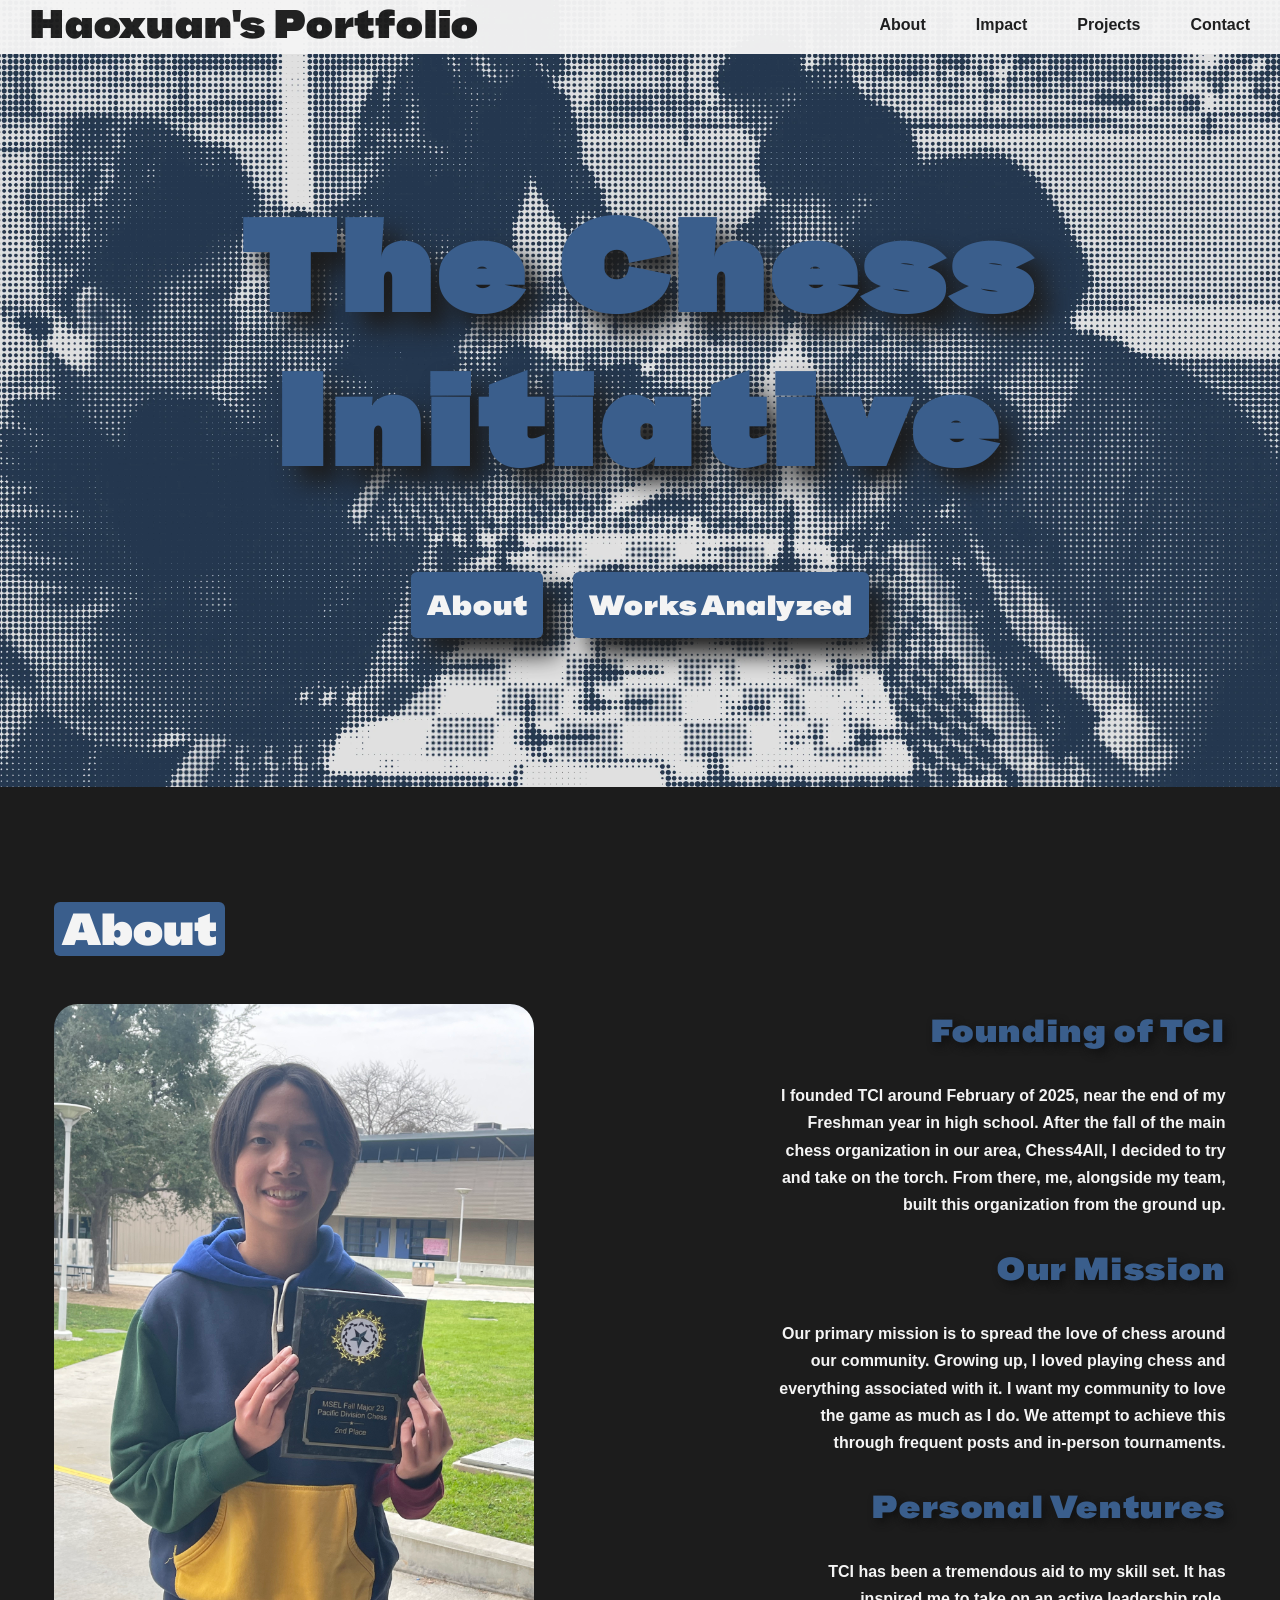
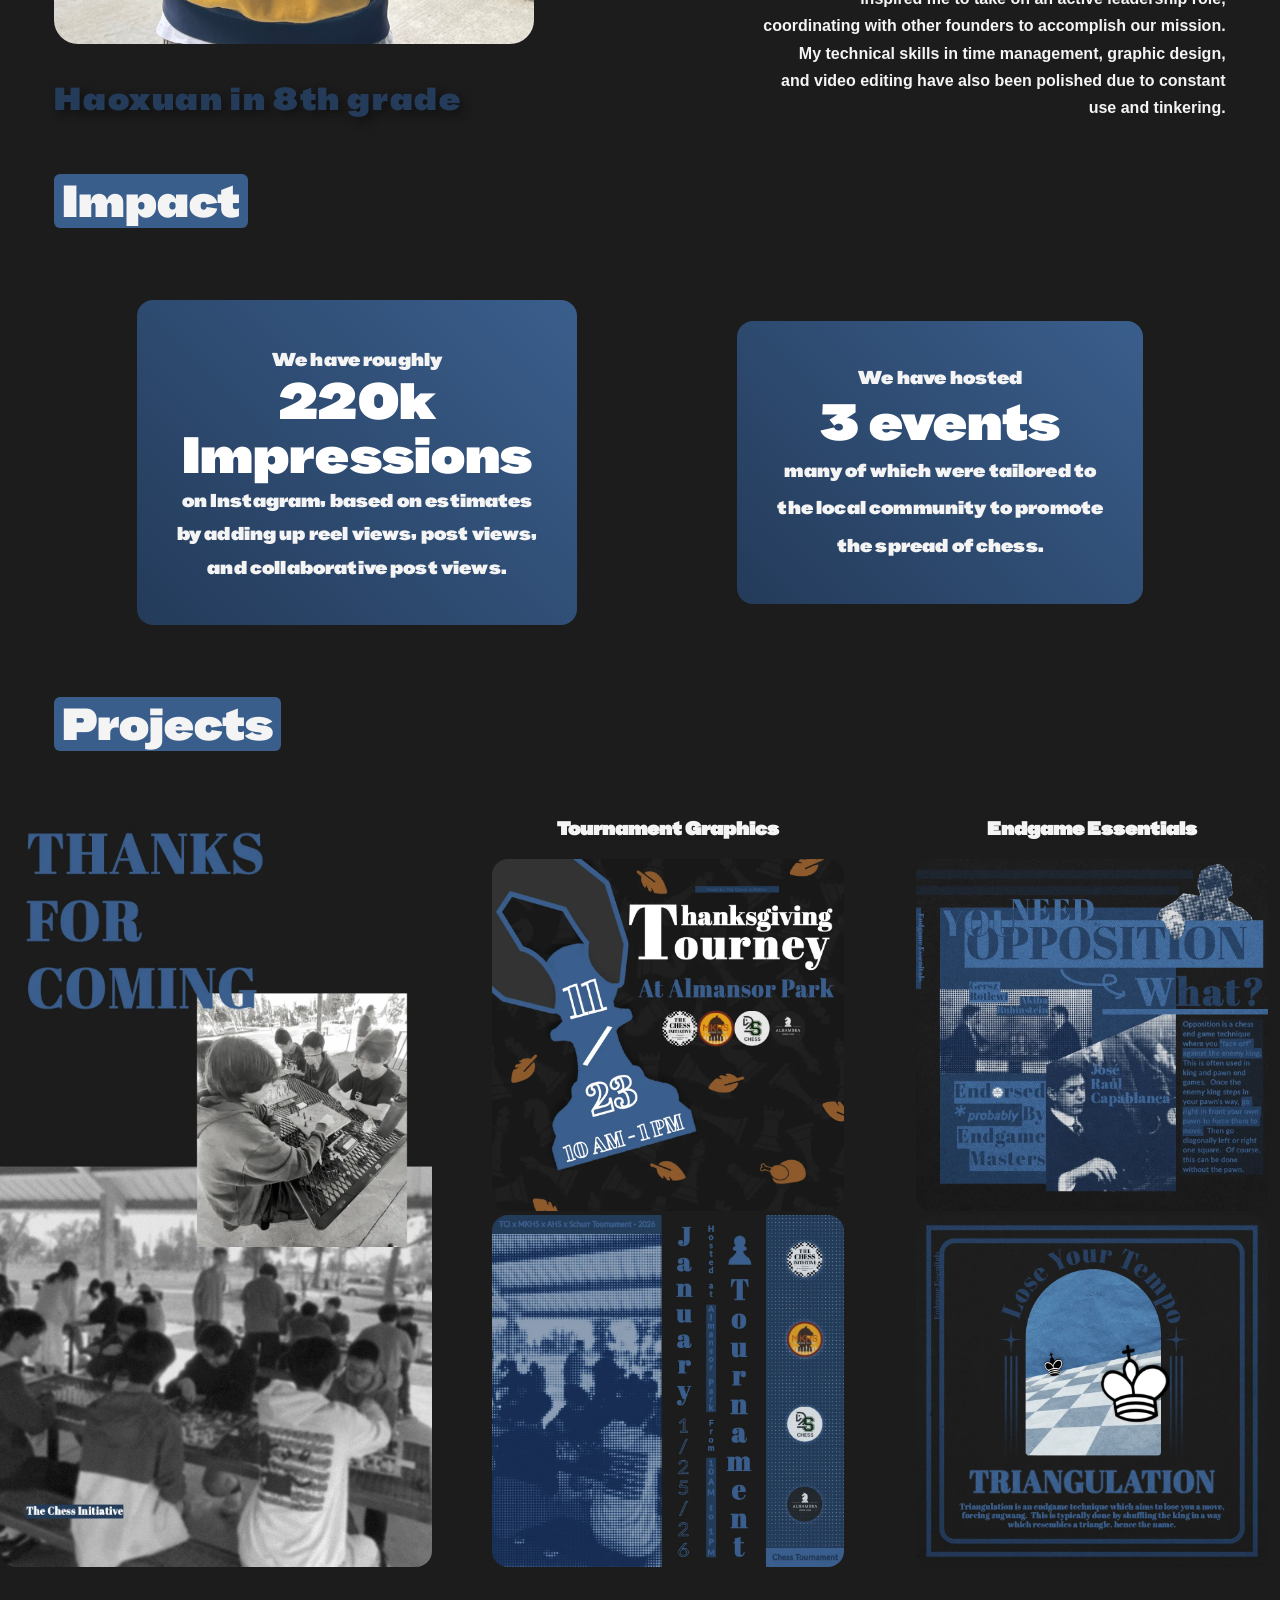
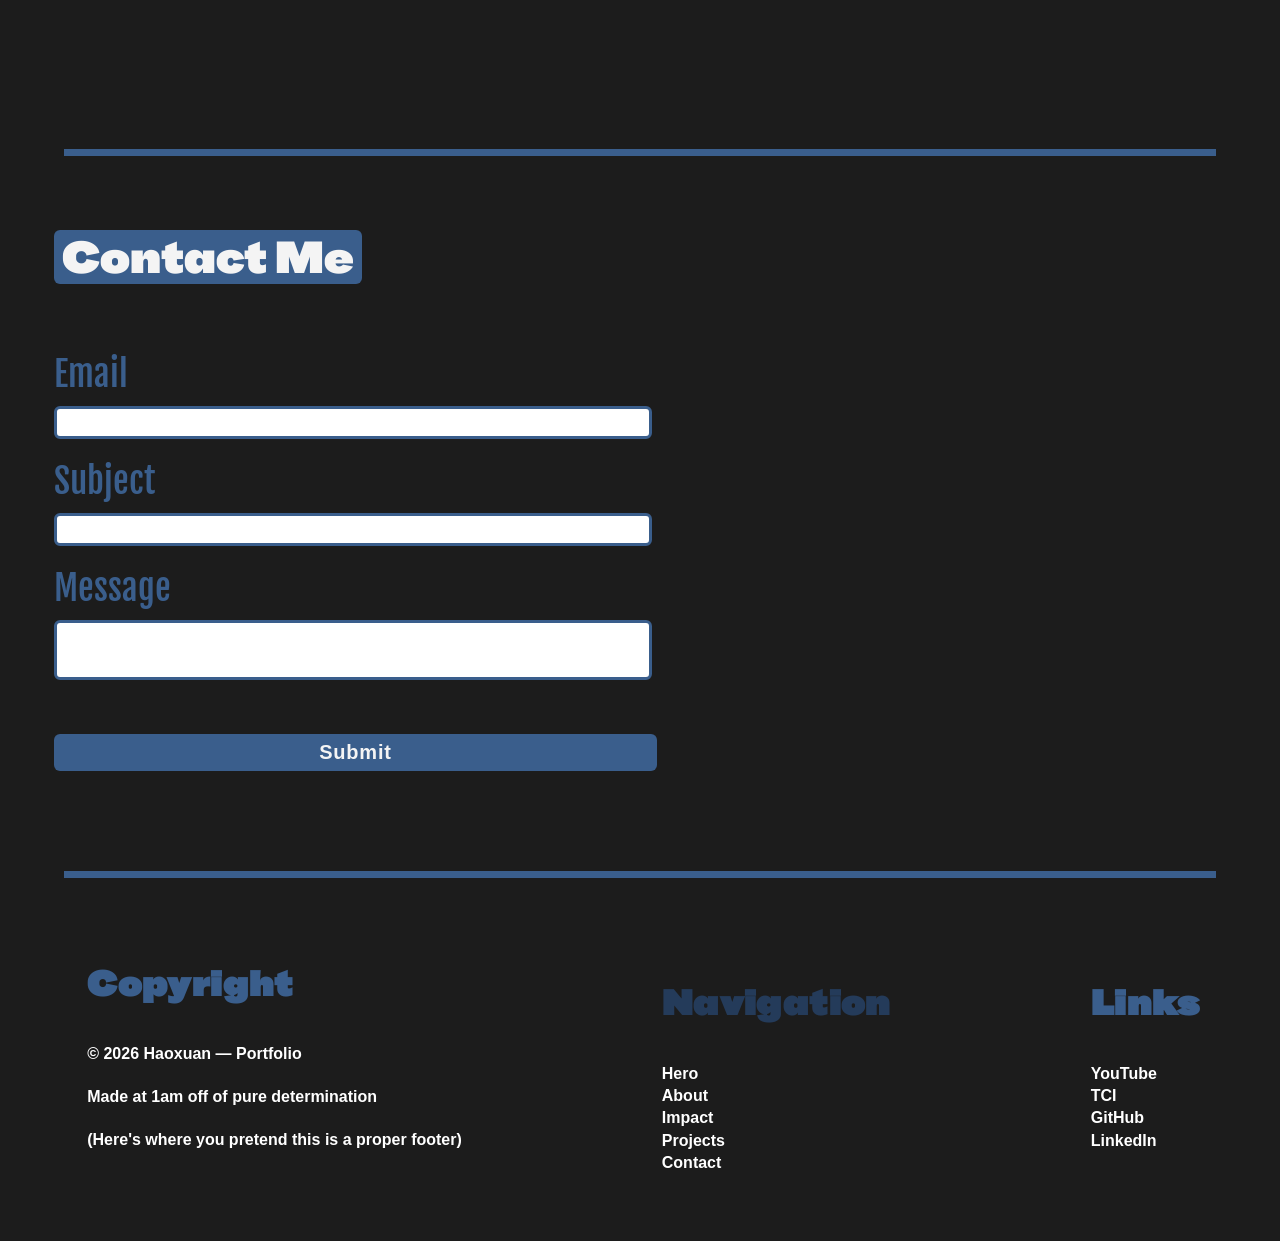
==== tci.html @ 91dc9e82 "v3 tci page addition" ====
<!DOCTYPE html>
<html lang="en">
<head>
    <meta charset="UTF-8">
    <meta name="viewport" content="width=device-width, initial-scale=1.0">
    <link rel = "stylesheet" href = "tci.css">
    <link rel="icon" href = "images/tci_logo.png" image-type="images/png">
    <title>HH Portfolio: TCI</title>
</head>
<body>
<!-- Desktop nav bar -->
    <section class = "navigation" aria-label = "Main Navgiation For Desktop">
    <nav class = "headerNav">
        <header><h1><a href = "index.html">Haoxuan's Portfolio</a></h1></header>
        <ul>
            <li><a href = "#aboutSection">About</a></li>
            <li><a href = "#impactSection">Impact</a></li>
            <li><a href = "#projectsSection">Projects</a></li>
            <li><a href = "#contactMe">Contact</a></li>
        </ul>
<!-- Mobile nav bar -->
        <input type="checkbox" id="menu-toggle">
        <label for="menu-toggle" class="hamburger">☰</label>
        <div class = "mobileNav" aria-label = "Main Navgiation For Mobile">
            <ul>
                <li><a href = "#aboutSection">About</a></li>
                <li><a href = "#impactSection">Impact</a></li>
                <li><a href = "#projectsSection">Projects</a></li>
                <li><a href = "#contactMe">Contact</a></li>
            </ul>
        </div>
    </nav>
    </section>
<!-- Hero Section -->
<section id = "heroSection">
    <img src = "images/tci_hero_banner.webp" alt = "tci hero image">
    <h1>The Chess Initiative</h1>
    <div class = "heroButtons">
        <button><a href = "#aboutSection">About</a></button>
        <button><a href = "#projectsSection">Works Analyzed</a></button>
    </div>
</section>
<!-- About Section -->
<section id = "aboutSection">
    <h2>About</h2>
    <article class = "aboutClass">
        <div class = "imgGroup">
            <img src = "images/haoxuan_8th_grade.jpg" alt = "haoxuan in 8th grade">
            <h3>Haoxuan in 8th grade</h3>
        </div>
        <div class = "paragraphGroup">
            <h3>Founding of TCI</h3>
            <p>I founded TCI around February of 2025, near the end of my<br>
                Freshman year in high school.  After the fall of the main<br>
                chess organization in our area, Chess4All, I decided to try<br>
                and take on the torch.  From there, me, alongside my team,<br>
                built this organization from the ground up.</p>
            <h3>Our Mission</h3>
            <p>Our primary mission is to spread the love of chess around<br>
                our community.  Growing up, I loved playing chess and<br>
                everything associated with it.  I want my community to love<br>
                the game as much as I do.  We attempt to achieve this<br>
                through frequent posts and in-person tournaments.</p>
            <h3>Personal Ventures</h3>
            <p>TCI has been a tremendous aid to my skill set.  It has<br>
                inspired me to take on an active leadership role,<br>
                coordinating with other founders to accomplish our mission.<br>
                My technical skills in time management, graphic design,<br>
                and video editing have also been polished due to constant<br>
                use and tinkering.</p>
        </div>
    </article>
</section>
<!-- Impact Section -->
<section id = "impactSection">
    <h2>Impact</h2>
    <article class = "mainStats">
        <div class = "impressionsClass">
            <h3>We have roughly
            <scan class = "bigNumber"><br>220k<br>Impressions<br></scan>
            on Instagram, based on estimates<br>
            by adding up reel views, post views,<br>
            and collaborative post views.</h3>
        </div>
        <div class = "eventsClass">
            <h3>We have hosted<br>
            <scan class = "bigEvents">3 events</scan><br>
            many of which were tailored to<br>
            the local community to promote<br>
            the spread of chess.</h3>
        </div>
    </article>
</section>
<!-- Projects Section -->
<section id = "projectsSection">
    <h2>Projects</h2>
    <article class = "mainSection">
        <div class = "storySection">
            <img src = "images/tci_thanksgiving_story.webp" alt = "thanksgiving story">
        </div>
        <div class = "squareSectionOne">
            <h3>Tournament Graphics</h3>
            <img src = "images/tci_thanksgiving_graphic.webp" alt = "thanksgiving tourney graphic">
            <img src = "images/tci_january_tourney.webp" alt = "january tourney graphic">
        </div>
        <div class = "squareSectionTwo">
            <h3>Endgame Essentials</h3>
            <img src = "images/tci_opposition.webp" alt = "thanksgiving story">
            <img src = "images/tci_triangulation.webp" alt = "thanksgiving story">
        </div>
    </article>
</section>
<!-- Contact Me Section -->
    <hr>
    <section id = "contactMe">
        <h2> Contact Me </h2>
        <form class = "contactForm" action="https://formspree.io/f/xykynrrw" method="POST">
            <h3>Email</h3>
            <input type = "email" name = "email" required autocomplete="email">
            <h3>Subject</h3>
            <input type = "subject" name = "subject" required>
            <h3>Message</h3>
            <textarea type = "message" rows = "2" class = "message" name = "message" required> </textarea> <br>
            <button type = "submit" aria-label = "Submit Your Message">Submit</button>
        </form>
    </section>
    <hr>
<!-- Footer -->
    <footer id = "footerElement">
        <div class = "copyright">
            <h3>Copyright</h3>
            <p>© 2026 Haoxuan — Portfolio</p>
            <p>Made at 1am off of pure determination</p>
            <p>(Here's where you pretend this is a proper footer)</p>
        </div>
        <ul class = "footerNav">
            <li><h3>Navigation</h3></li>
            <li><a href = "#heroSection">Hero</a></li>
            <li><a href = "#aboutSection">About</a></li>
            <li><a href = "#impactSection">Impact</a></li>
            <li><a href = "#projectsSection">Projects</a></li>
            <li><a href = "#contactMe">Contact</a></li>
        </ul>
        <ul class = "links">
            <li><h3>Links</h3></li>
            <li><a href = "https://www.youtube.com/@Hao_OverHeaven" target = "_blank" 
                rel="noopener noreferrer">YouTube</a></li>
            <li><a href = "https://www.instagram.com/thesgvchessinitiative/" target = "_blank" 
                rel="noopener noreferrer">TCI</a></li>
            <li><a href = "https://github.com/hhaoxuan" target = "_blank" 
                rel="noopener noreferrer">GitHub</a></li>
            <li><a href = "https://www.linkedin.com/in/huang-haoxuan" target = "_blank" 
                rel="noopener noreferrer">LinkedIn</a></li>
        </ul>
    </footer>
</body>
</html>
---- tci.css ----
/* Default HTML conditions */
html {
    font-size: 16px;
    scroll-behavior: smooth;
}

/* Body Customizations */
body {
    background-color: var(--bg);
    margin: 0;
    overflow-x: hidden;
}

/* Preset */
:root {
  --bg: #1c1c1c;       
  --bg2: #111111;      
  --text: #f4f4f4;     
  --text-light: #ffffff;

  --accent1: #3a5e8c;  
  --accent2: #243b5a;  

  --radius: 6px;
}

/* Custom font meant to embed BBH Hegarty */
@font-face {
    font-family: 'BBH Hegarty';
    src: url('fonts/BBHHegarty-Regular.woff2') format('woff2'),
        url('fonts/BBHHegarty-Regular.woff') format('woff');
    font-weight: normal;
    font-style: normal;
    font-display: swap;
}

/* Custom font meant to embed Fjalla One */
@font-face {
    font-family: 'Fjalla One';
    src: url('fonts/FjallaOne-Regular.woff2') format('woff2'),
        url('fonts/FjallaOne-Regular.woff') format('woff');
    font-weight: normal;
    font-style: normal;
    font-display: swap;
}

/* Lato family */
.lato-regular {
  font-family: "Lato", sans-serif;
  font-weight: 400;
  font-style: normal;
}

/* Desktop nav bar */
.navigation {
    position: sticky;
    top: 0;
    z-index: 10;
    background: var(--bg);
    max-width: 100vw;
    opacity: 97%;
    box-sizing: border-box;
}
.headerNav {
    display: flex;
    justify-content:space-between;
    background-color: var(--text);
}
.headerNav > ul {
    list-style: none;
    display: flex;
    padding: 0;
    gap: 3.125rem;
    margin: 1rem 1.875rem 1.25rem 0;
    justify-content: flex-end;
}
.headerNav a {
    font-family: "Lato", sans-serif;
    text-decoration: none;
    color: var(--bg);
    font-size: 1rem;
    font-weight: bold;
    transition: all 0.5s ease;
}
.headerNav h1 a{
    font-family: 'BBH Hegarty', sans-serif;
    justify-content: flex-start;
    font-weight: lighter;
    font-size: 2.5rem;
    letter-spacing: 0.02em;
    color: var(--bg);
}
.headerNav h1 {
    margin: 0 0 0 1.875rem;
}
.headerNav a:hover {
    opacity: 0.5;
}

/* Mobile nav bar */
#menu-toggle {
    display: none;
}
.hamburger {
    display: none;
    cursor: pointer;
    font-weight: bolder;
    color: var(--bg);
    font-size: 2rem;
    user-select: none;
    margin: 0 1.875rem 0 0;
}
.headerNav .mobileNav ul {
    list-style: none;
    line-height: 3;
    text-align: right;
}
.headerNav .mobileNav a {
    text-decoration: none;
    font-family: "Lato", sans-serif;
    font-size: 1.75rem;
    color: var(--bg);
    font-weight: bold;
    transition: all 0.3s ease;
    padding-right: 1.5rem;
}
.mobileNav {
  display: none;
  position: fixed;
  top: 3rem;
  right: 0;
  background: var(--text);
  height: 100dvh;
  width: 50vw;
  padding: 1.75rem;
  box-sizing: border-box;
  z-index: 20;
}
#menu-toggle:checked + .hamburger + .mobileNav {
  display: block;
}
.mobileNav a:hover {
    opacity: 50%;
}

/* Hero Section */
#heroSection img {
    max-width: 100vw;
    height: auto + 100rem;
    align-self: center;
    z-index: -1;
    position: absolute;
    width: 100%;
    overflow: hidden;
    margin-top: -16rem;
}
#heroSection h1 {
    color: var(--accent1);
    justify-self: flex-end;
    font-family: "BBH Hegarty", sans-serif;
    font-size: clamp(2rem, 10vw, 10rem);
    text-align: center;
    letter-spacing: 0.5rem;
    text-shadow: 1rem 1rem 1.5rem var(--bg);
    margin-top: 8.5rem;
    user-select: none;
}
.heroButtons {
    display: flex;
    gap: 1.875rem;
    justify-content: center;
}
.heroButtons button {
    border: transparent;
    background-color: var(--accent1);
    padding: 1rem;
    border-radius: var(--radius);
    box-shadow: 1rem 1rem 1.5rem var(--bg);
    margin-top: -2rem;
    transition: all 0.3s ease;
}
.heroButtons a {
    text-decoration: none;
    font-family: "BBH Hegarty", sans-serif;
    color: var(--text);
    font-size: 1.75rem;
    letter-spacing: 0.05rem;
    transition: all 0.3s ease;
}
.heroButtons button:hover {
    transform: scale(1.03);
}
.heroButtons button:hover a, .heroButtons:focus-within a{
    color: var(--text-light);
    text-shadow: 0 0 0.25rem var(--text);
}

/* About Section */
#aboutSection {
    margin-top: 15rem;
}
#aboutSection img {
    max-height: 40rem;
    width: auto;
    border-radius: 1.5rem;
}
.aboutClass {
    display: flex;
    justify-content: space-between;
    flex-wrap: wrap;
}
.aboutClass h3 {
    font-weight: lighter;
    font-size: 2rem;
    letter-spacing: 0.1rem;
    justify-self: center;
    color: var(--accent2);
    text-shadow: 0.25rem 0.25rem 0.5rem var(--bg2);
    user-select: none;
}
.imgGroup {
    margin-left: clamp(0.75rem, 3vw + 1rem, 5.25rem);
}
.paragraphGroup {
    text-align: flex-end;
    margin-right: clamp(0.75rem, 3vw + 1rem, 5.25rem);
    margin-top: -1.5rem;
}
.paragraphGroup h3 {
    color: var(--accent1);
    align-self: right;
    justify-self: right;
    text-align: right;
}
.paragraphGroup p {
    justify-self: right;
    text-align: right;
}

/* Impact Section */
#impactSection {
    scroll-margin-top: 7.75rem;
}
.mainStats {
    display: flex;
    gap: 10rem;
    justify-content: center;
    align-items: center;
    margin: 1.5rem 0 3rem 0;
    flex-wrap: wrap;
}
.mainStats h3{
    text-align: center;
    font-weight: lighter;
    letter-spacing: 0.01rem;
    line-height: 1.8;
    color: var(--text);
}
.impressionsClass, .eventsClass {
    background-image: linear-gradient(45deg, var(--accent2), var(--accent1));
    padding: 2.5rem;
    border-radius: 1rem;
    user-select: none;
    transition: all 0.3s ease;
}
.impressionsClass h3, .eventsClass h3{
    margin: 0;
    margin-top: -1.1rem;
}
.eventsClass h3 {
    padding-top: 1rem;
    line-height: 2;
}
.bigNumber, .bigEvents{
    color: var(--text-light);
    font-size: 3.2rem;
    line-height: 1;
    transition: all 0.3s ease;
}
.impressionsClass:hover, .eventsClass:hover{
    transform: scale(1.1);
    box-shadow: 0 0 2rem var(--accent1);
}
.impressionsClass:hover .bigNumber, .eventsClass:hover .bigEvents{
    text-shadow: 0 0 0.5rem var(--text);
}

/* Projects Section */
.mainSection {
    display: flex;
    gap: 3rem;
    min-height: 100vh; 
    justify-content: center;
    align-content: center;
}
.storySection, .squareSectionOne, .squareSectionTwo {
    margin: 0;
    text-align: center;
}
.storySection img, .squareSectionOne img, .squareSectionTwo img {
    border-radius: 1rem;
    max-width: 22rem;
    height: auto;
    margin: 0;
    align-content: center;
}
.storySection img {
    max-width: 27rem;
    height: auto;
}

/* Contact Me Section */
#contactMe {
  scroll-margin-top: 7.75rem;
}
.contactMe h2 {
    margin-bottom: 0;
}
.contactForm {
    margin: 0 0 0 clamp(0.75rem, 3vw + 1rem, 5.25rem);
}
.contactForm h3 {
    font-family: "Fjalla One", sans-serif;
    color: var(--accent1); 
    font-weight: lighter;
    margin: 1.25rem 0 0.625rem 0;
    font-size: 2.1875rem;
    user-select: none;
}
.contactForm button {
    border: none;
    margin-top: 3.125rem;
    font-size: 1.25rem;
    font-family: "Latos", sans-serif;
    font-weight: bolder;
    color: var(--text);
    background-color: var(--accent1);
    padding: 0.4375rem clamp(1rem, 19vw + 1.35rem, 23rem) 0.4375rem clamp(1rem, 19vw + 1.35rem, 23rem);
    border-radius: var(--radius);
    transition: all 0.5s ease;
    margin-bottom: 3.125rem;
    letter-spacing: 0.04em;
}
.contactForm button:hover {
    transform: scale(1.03);
    box-shadow: 0px 0px 15px var(--accent2);
}
.contactForm input {
    border: 3px solid var(--accent1);
    border-radius: var(--radius);
    height: 1.5625rem;
    width: clamp(3rem, 40vw + 4.75rem, 50rem);
    outline: none;
    font-family: "Latos", sans-serif;
    font-weight: bold;
    color: var(--accent2);
}
.contactForm:focus-within button {
    box-shadow: 0px 0px 15px var(--accent2);
}
.contactForm .message {
    height: 3.125rem;
    border: 3px solid var(--accent1);
    border-radius: var(--radius);
    width: clamp(3rem, 40vw + 4.75rem, 50rem);
    outline: none;
    font-family: "Latos", sans-serif;
    font-weight: bold;
    color: var(--accent2);
    resize: none;
}

/* Footer */
#footerElement {
    display: flex;
    gap: clamp(5rem, 10vw + 2rem, 19rem);
    margin-bottom: 3.125rem;
    justify-content: center;
}
footer h3 {
    font-family: "BBH Hegarty", sans-serif;
    letter-spacing: 0.04em;
    color: var(--accent1);
    font-size: 2.185rem;
    user-select: none;
}
.copyright {
    margin-left: 2.5rem;
    user-select: none;
}
.footerNav, .links{
    list-style: none;
    line-height: 1.4;
}
.footerNav h3 {
    color: var(--accent2);
}
.footerNav a, .links a, .copyright p{
    text-decoration: none;
    font-family: "Latos", sans-serif;
    color: var(--text-light);
    font-weight: bold;
}
.links {
    margin-right: 2rem;
}
footer a {
    transition: all 0.5s ease;
}
footer a:hover {
    opacity: 0.5;
}

/* Element exclusive */
h2 {
    display: inline-block;
    font-family: "BBH Hegarty", sans-serif;
    margin: 1.5rem 0 3rem clamp(0.75rem, 3vw + 1rem, 5.25rem);
    font-weight: lighter;
    font-size: 2.8125rem;
    background-color: var(--accent1);
    border-radius: var(--radius);
    color: var(--text);
    padding: 0 0.5rem 0 0.5rem;
    user-select: none;
}
h3 {
    font-family: "BBH Hegarty", sans-serif;
    color: var(--text);
}
p {
    font-family: "Lato", sans-serif;
    color: var(--text);
    font-weight: bolder;
    line-height: 1.7;
}
hr {
    margin: 3.125rem auto 3.125rem auto;
    border: none;
    height: 0.4375rem;
    background-color: var(--accent1);
    max-width: 90%
}

@media (max-width: 925px) {
    .headerNav > ul {
        display: none;
    }
    .hamburger {
        display: block;
        margin-left: auto;
    }
}
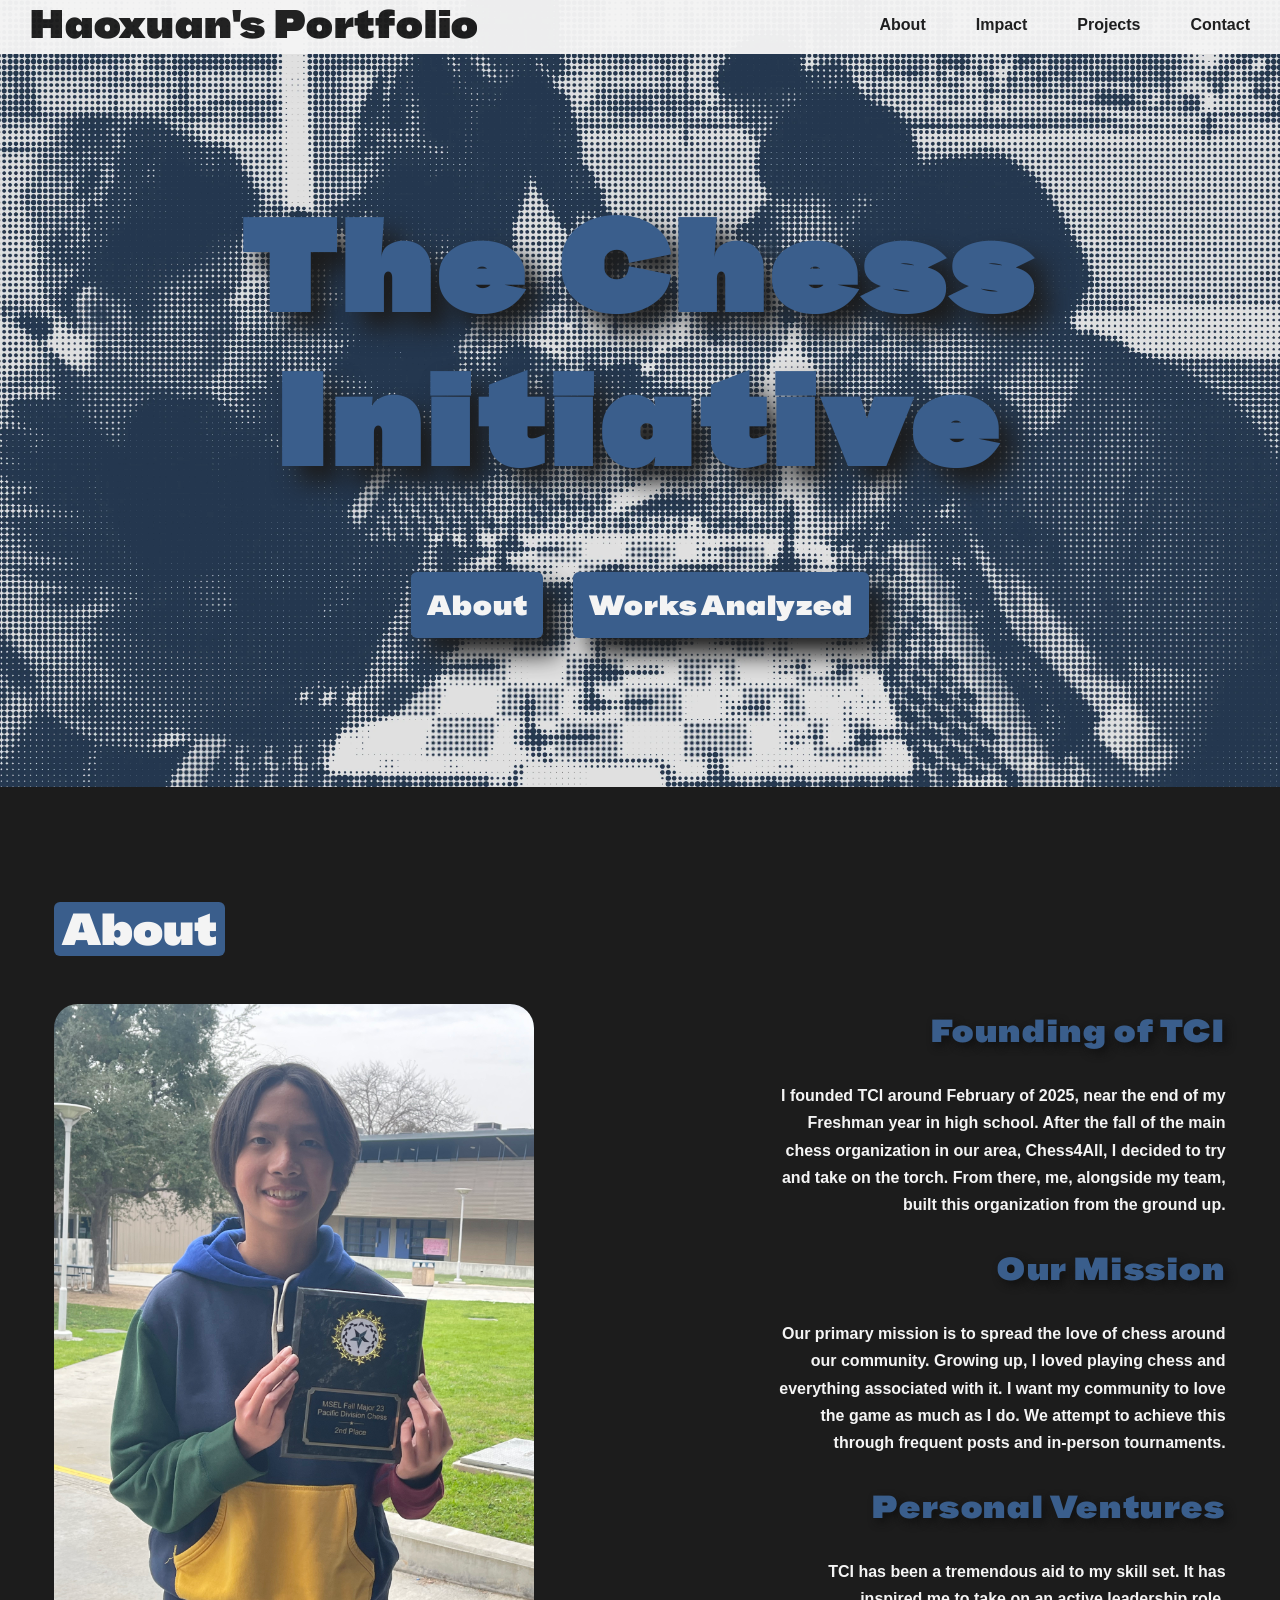
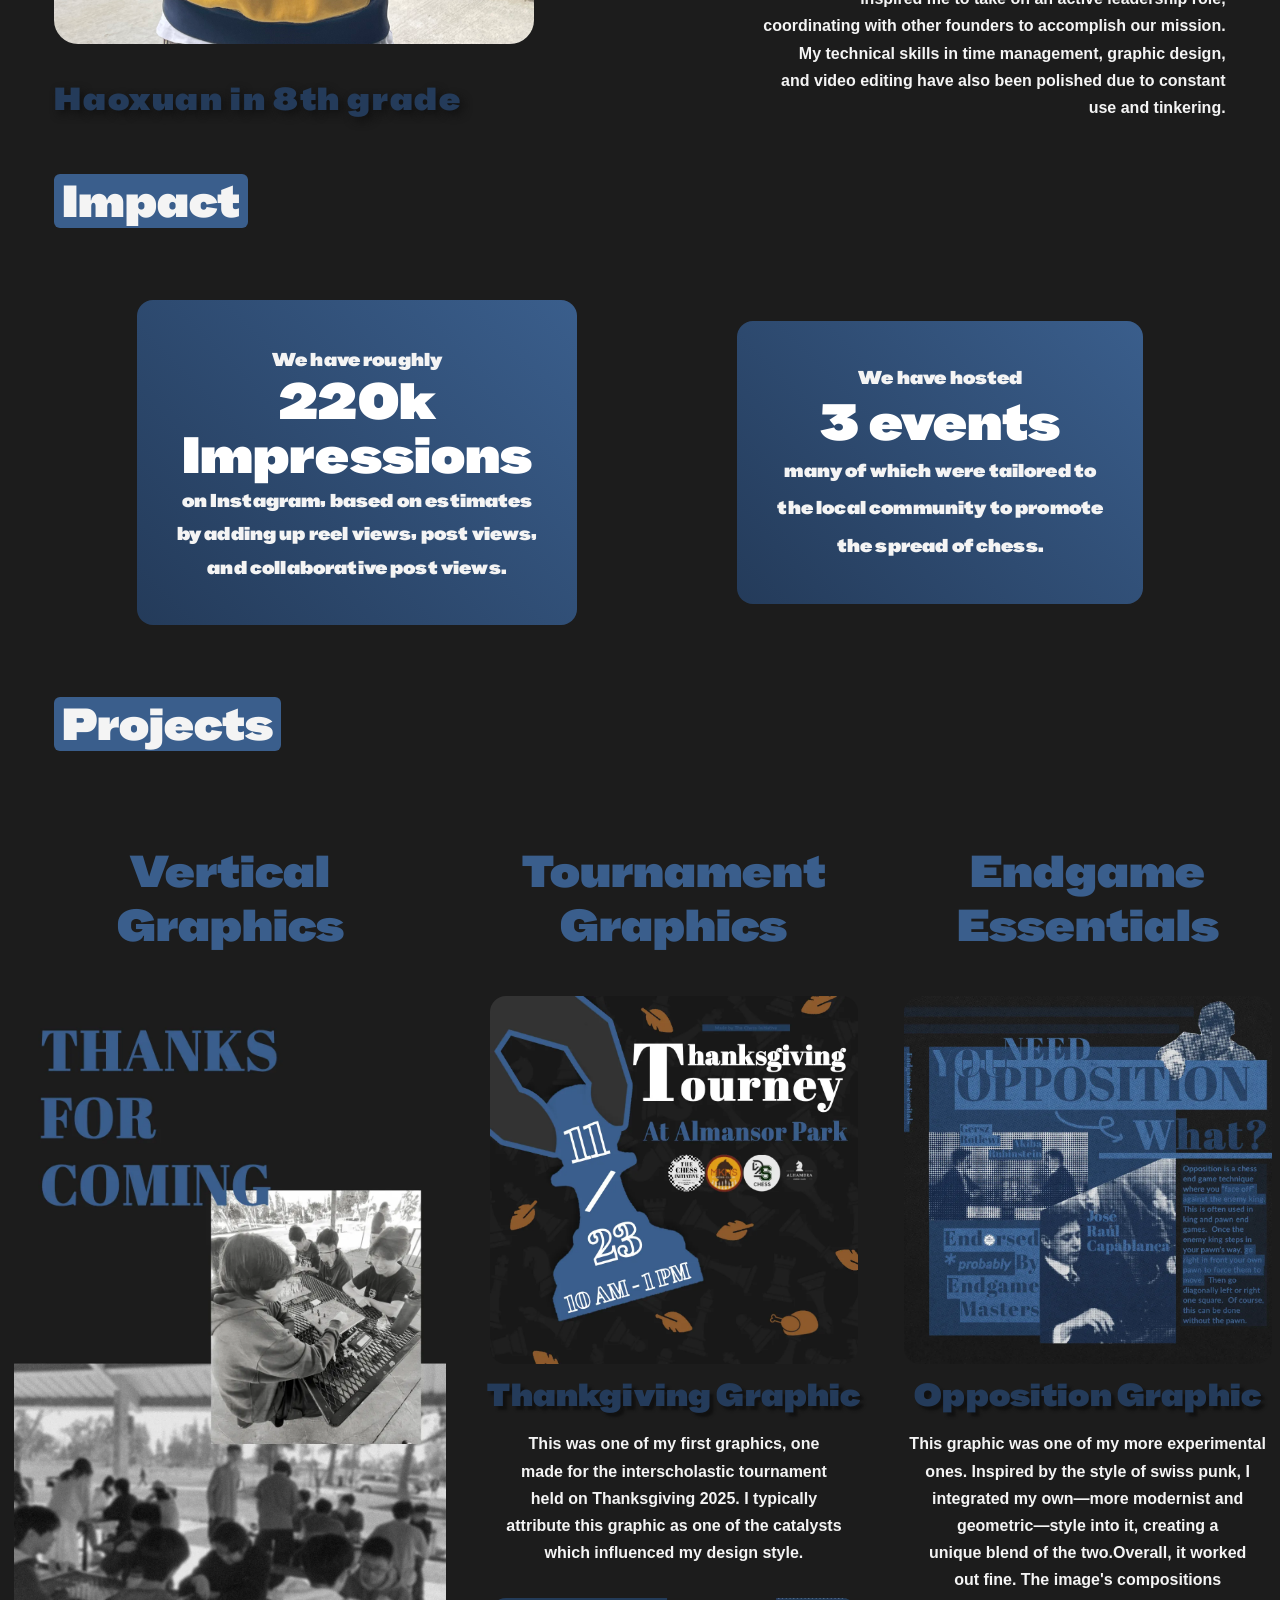
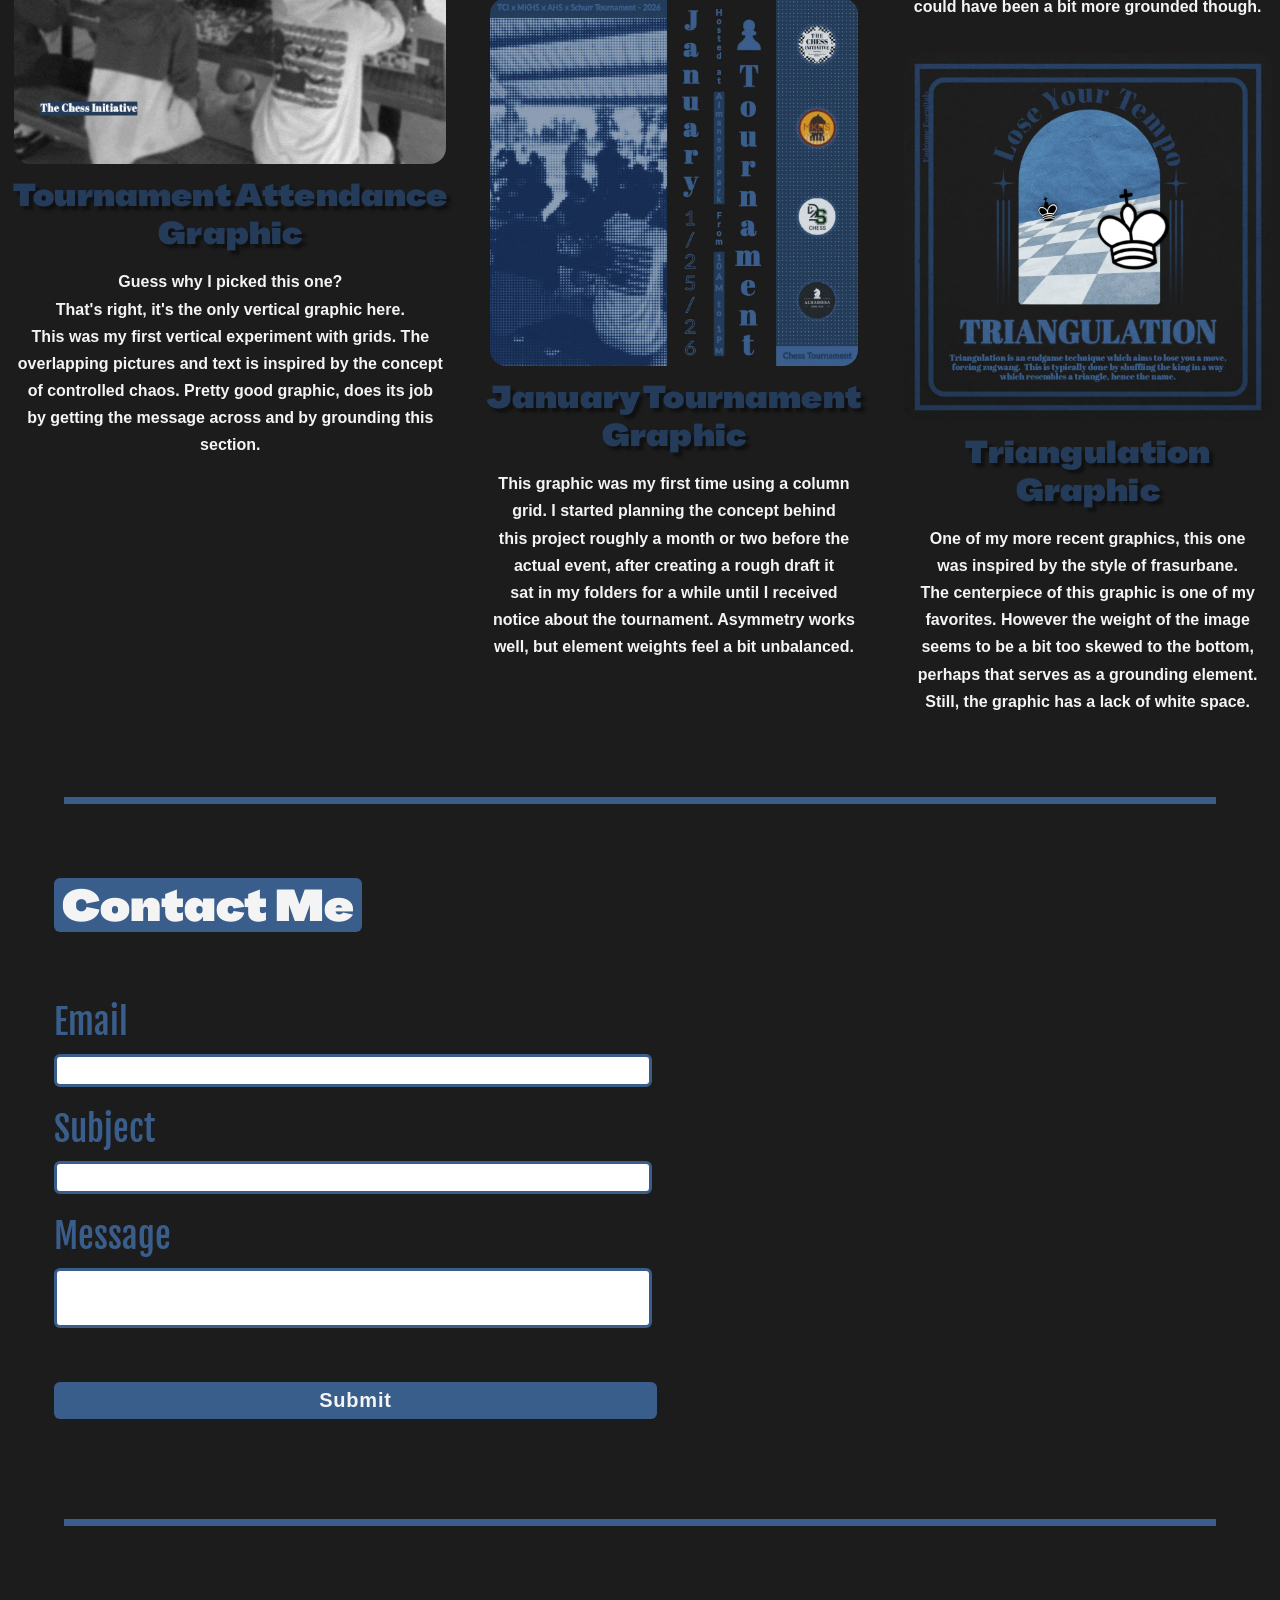
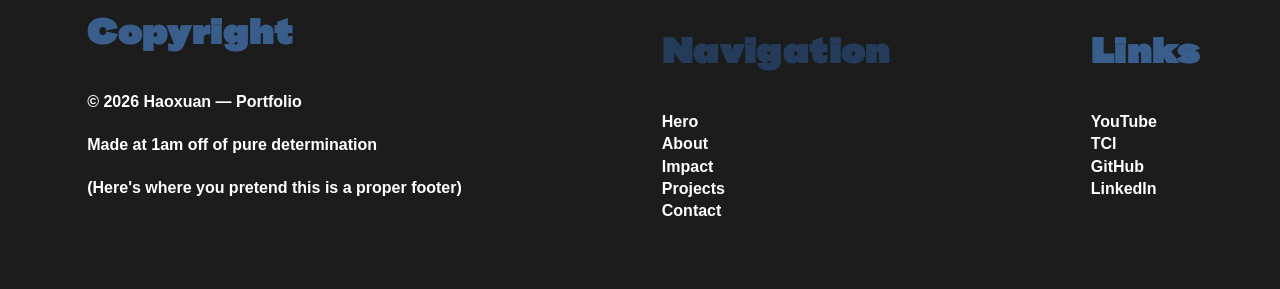
==== commit 470a9c63: "v3.1 final tci and fixes" ====
--- a/tci.html
+++ b/tci.html
@@ -5,9 +5,32 @@
     <meta name="viewport" content="width=device-width, initial-scale=1.0">
     <link rel = "stylesheet" href = "tci.css">
     <link rel="icon" href = "images/tci_logo.png" image-type="images/png">
-    <title>HH Portfolio: TCI</title>
+    <title>Portfolio - The Chess Initiative</title>
+
+    <!--SEO Optimization, main semantic stuff-->
+     <meta name="theme-color" content="#3A5E8C">
+     <meta name="format-detection" content="telephone=no">
+     <meta name="apple-mobile-web-app-title" content="TCI Page">
+     <meta name="application-name" content="HH Portfolio - TCI">
+     <meta name = "description" content = "Haoxuan's Portfolio, focused on TCI projects.">
+     <meta name = "author" content = "hhaoxuan">
+     <meta name="robots" content="index, follow">
+
+    <!--For previews in social media-->
+    <meta property = "og:title" content = "Haoxuan's Portfolio - TCI">
+    <meta property = "og:description" content = "A portfolio containing projects made by Haoxuan H.">
+    <meta property = "og:image" content = "images/tci_logo.png">
+    <meta property = "og:type" content = "website">
+    <meta property = "og:url" content = "https://hhaoxuan.github.io/haoxuan-portfolio/tci.html">
+    <meta property = "og:site_name" content = "Haoxuan's Portfolio - TCI">
+
+    <!--For previews in Twitter-->
+    <meta name="twitter:title" content="Haoxuan's Portfolio - TCI">
+    <meta name="twitter:description" content="Haoxuan's Works - TCI Projects">
+    <meta name="twitter:image" content="images/tci_logo.png">
 </head>
 <body>
+
 <!-- Desktop nav bar -->
     <section class = "navigation" aria-label = "Main Navgiation For Desktop">
     <nav class = "headerNav">
@@ -18,6 +41,7 @@
             <li><a href = "#projectsSection">Projects</a></li>
             <li><a href = "#contactMe">Contact</a></li>
         </ul>
+
 <!-- Mobile nav bar -->
         <input type="checkbox" id="menu-toggle">
         <label for="menu-toggle" class="hamburger">☰</label>
@@ -31,6 +55,7 @@
         </div>
     </nav>
     </section>
+
 <!-- Hero Section -->
 <section id = "heroSection">
     <img src = "images/tci_hero_banner.webp" alt = "tci hero image">
@@ -40,6 +65,7 @@
         <button><a href = "#projectsSection">Works Analyzed</a></button>
     </div>
 </section>
+
 <!-- About Section -->
 <section id = "aboutSection">
     <h2>About</h2>
@@ -71,6 +97,7 @@
         </div>
     </article>
 </section>
+
 <!-- Impact Section -->
 <section id = "impactSection">
     <h2>Impact</h2>
@@ -91,25 +118,66 @@
         </div>
     </article>
 </section>
+
 <!-- Projects Section -->
 <section id = "projectsSection">
     <h2>Projects</h2>
     <article class = "mainSection">
         <div class = "storySection">
+            <h3>Vertical<br>Graphics</h3>
             <img src = "images/tci_thanksgiving_story.webp" alt = "thanksgiving story">
+            <h4>Tournament Attendance Graphic</h4>
+            <p>Guess why I picked this one?<br>
+                That&apos;s right, it&apos;s the only vertical graphic here.<br>
+                This was my first vertical experiment with grids.  The<br>
+                overlapping pictures and text is inspired by the concept<br>
+                of controlled chaos.  Pretty good graphic, does its job<br>
+                by getting the message across and by grounding this section.</p>
         </div>
         <div class = "squareSectionOne">
             <h3>Tournament Graphics</h3>
             <img src = "images/tci_thanksgiving_graphic.webp" alt = "thanksgiving tourney graphic">
+            <h4>Thankgiving Graphic</h4>
+            <p>This was one of my first graphics, one<br>
+                made for the interscholastic tournament<br>
+                held on Thanksgiving 2025.  I typically<br>
+                attribute this graphic as one of the catalysts<br>
+                which influenced my design style.</p>
             <img src = "images/tci_january_tourney.webp" alt = "january tourney graphic">
+            <h4>January Tournament Graphic</h4>
+            <p>This graphic was my first time using a column<br>
+                grid.  I started planning the concept behind<br>
+                this project roughly a month or two before the<br>
+                actual event, after creating a rough draft it<br>
+                sat in my folders for a while until I received<br>
+                notice about the tournament.  Asymmetry works<br>
+                well, but element weights feel a bit unbalanced.</p>
         </div>
         <div class = "squareSectionTwo">
+            <!--TO DO: ADD TEXT-->
             <h3>Endgame Essentials</h3>
             <img src = "images/tci_opposition.webp" alt = "thanksgiving story">
+            <h4>Opposition Graphic</h4>
+            <p>This graphic was one of my more experimental<br>
+                ones.  Inspired by the style of swiss punk, I<br>
+                integrated my own&mdash;more modernist and<br>
+                geometric&mdash;style into it, creating a<br>
+                unique blend of the two.Overall, it worked<br>
+                out fine.  The image&apos;s compositions<br>
+                could have been a bit more grounded though.  </p>
             <img src = "images/tci_triangulation.webp" alt = "thanksgiving story">
+            <h4>Triangulation Graphic</h4>
+            <p>One of my more recent graphics, this one<br>
+                was inspired by the style of frasurbane.<br>
+                The centerpiece of this graphic is one of my<br>
+                favorites.  However the weight of the image<br>
+                seems to be a bit too skewed to the bottom,<br>
+                perhaps that serves as a grounding element.<br>
+                Still, the graphic has a lack of white space.</p>
         </div>
     </article>
 </section>
+
 <!-- Contact Me Section -->
     <hr>
     <section id = "contactMe">
@@ -125,6 +193,7 @@
         </form>
     </section>
     <hr>
+
 <!-- Footer -->
     <footer id = "footerElement">
         <div class = "copyright">
--- a/tci.css
+++ b/tci.css
@@ -288,18 +288,29 @@
 /* Projects Section */
 .mainSection {
     display: flex;
-    gap: 3rem;
+    gap: 1rem;
     min-height: 100vh; 
     justify-content: center;
-    align-content: center;
+}
+.mainSection h4 {
+    font-family: "BBH Hegarty", sans-serif;
+    color: var(--accent2);
+    font-weight: lighter;
+    font-size: 2rem;
+    letter-spacing: 0.01rem;
+    text-shadow: 0.25rem 0.25rem 0.15rem var(--bg2);
+    margin: 0.5rem 0 0 0;
 }
 .storySection, .squareSectionOne, .squareSectionTwo {
     margin: 0;
     text-align: center;
 }
+.storySection {
+    margin-left: 0.5rem;
+}
 .storySection img, .squareSectionOne img, .squareSectionTwo img {
     border-radius: 1rem;
-    max-width: 22rem;
+    max-width: 23rem;
     height: auto;
     margin: 0;
     align-content: center;
@@ -307,6 +318,14 @@
 .storySection img {
     max-width: 27rem;
     height: auto;
+}
+.storySection h3, .squareSectionOne h3, .squareSectionTwo h3{
+    font-weight: lighter;
+    font-size: 2.8rem;
+    color: var(--accent1);
+}
+.storySection p, .squareSectionOne p, .squareSectionTwo p {
+    margin-bottom: 2rem;
 }
 
 /* Contact Me Section */
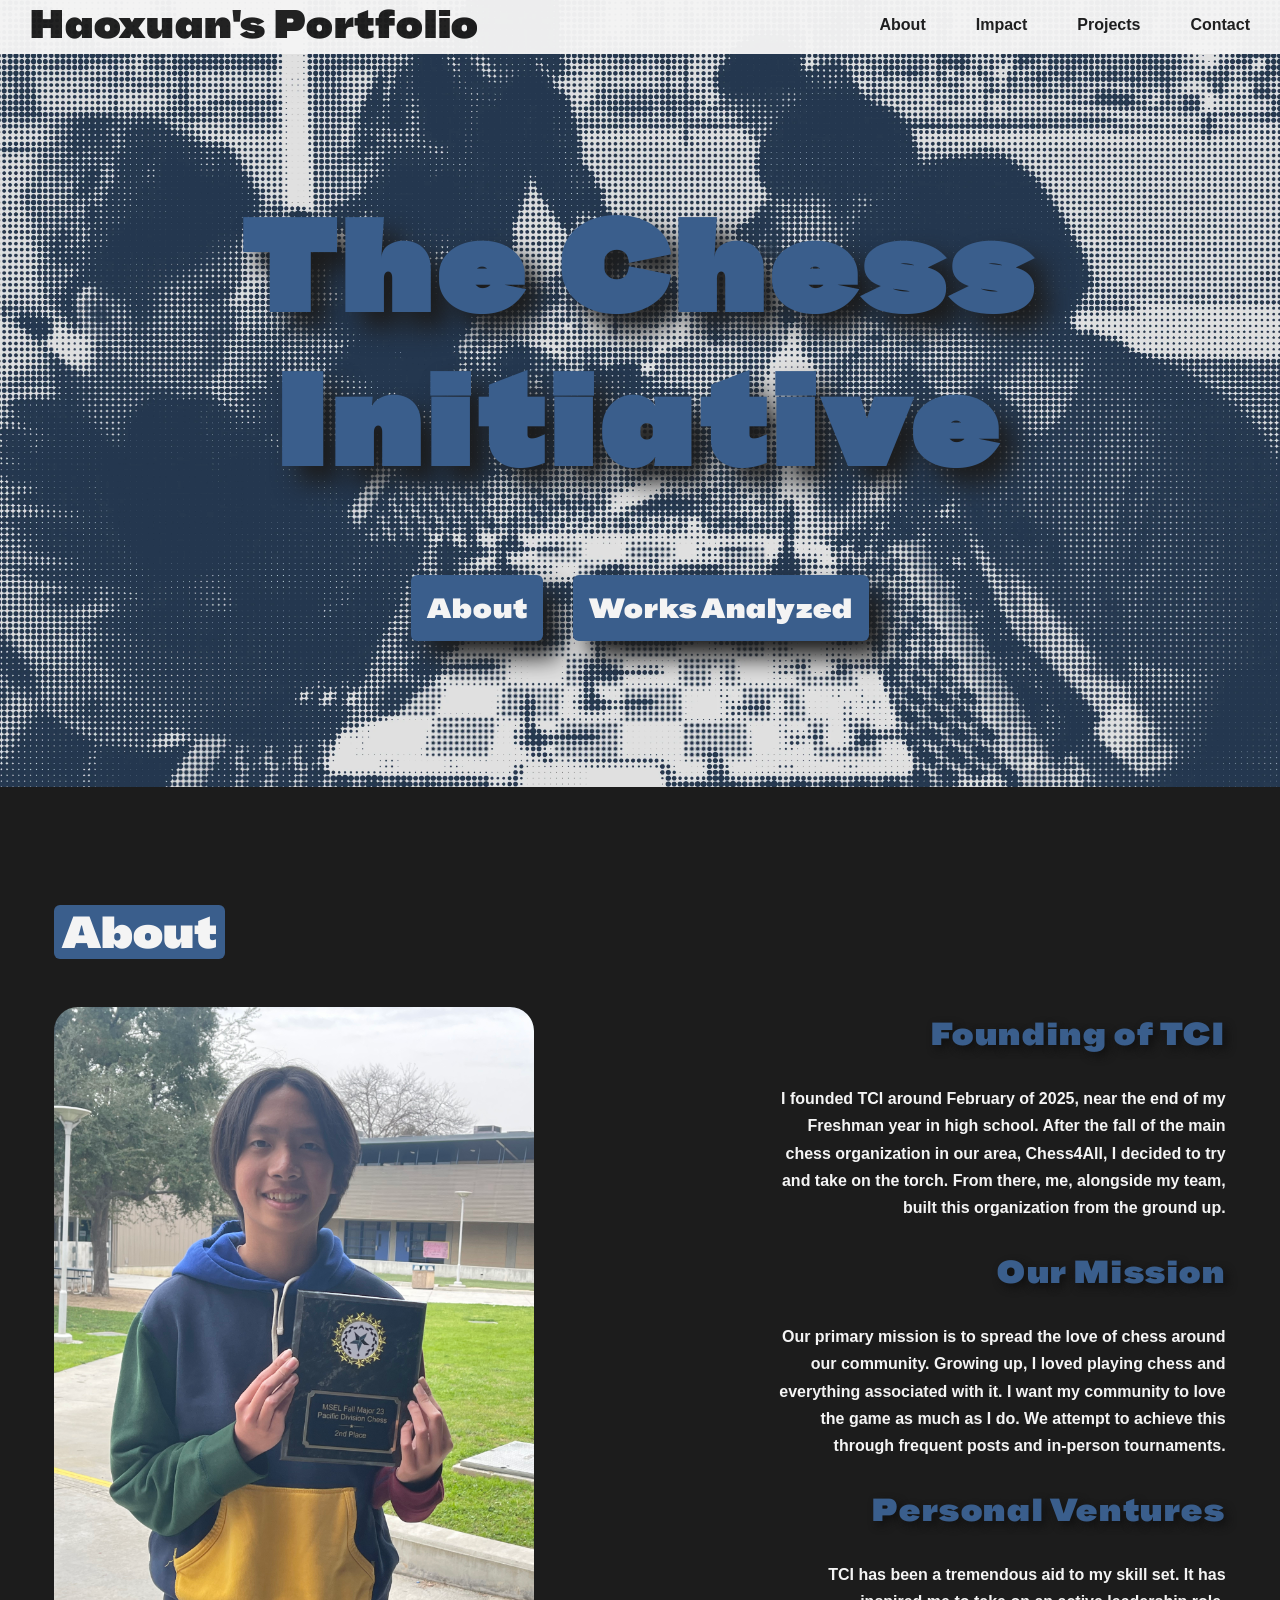
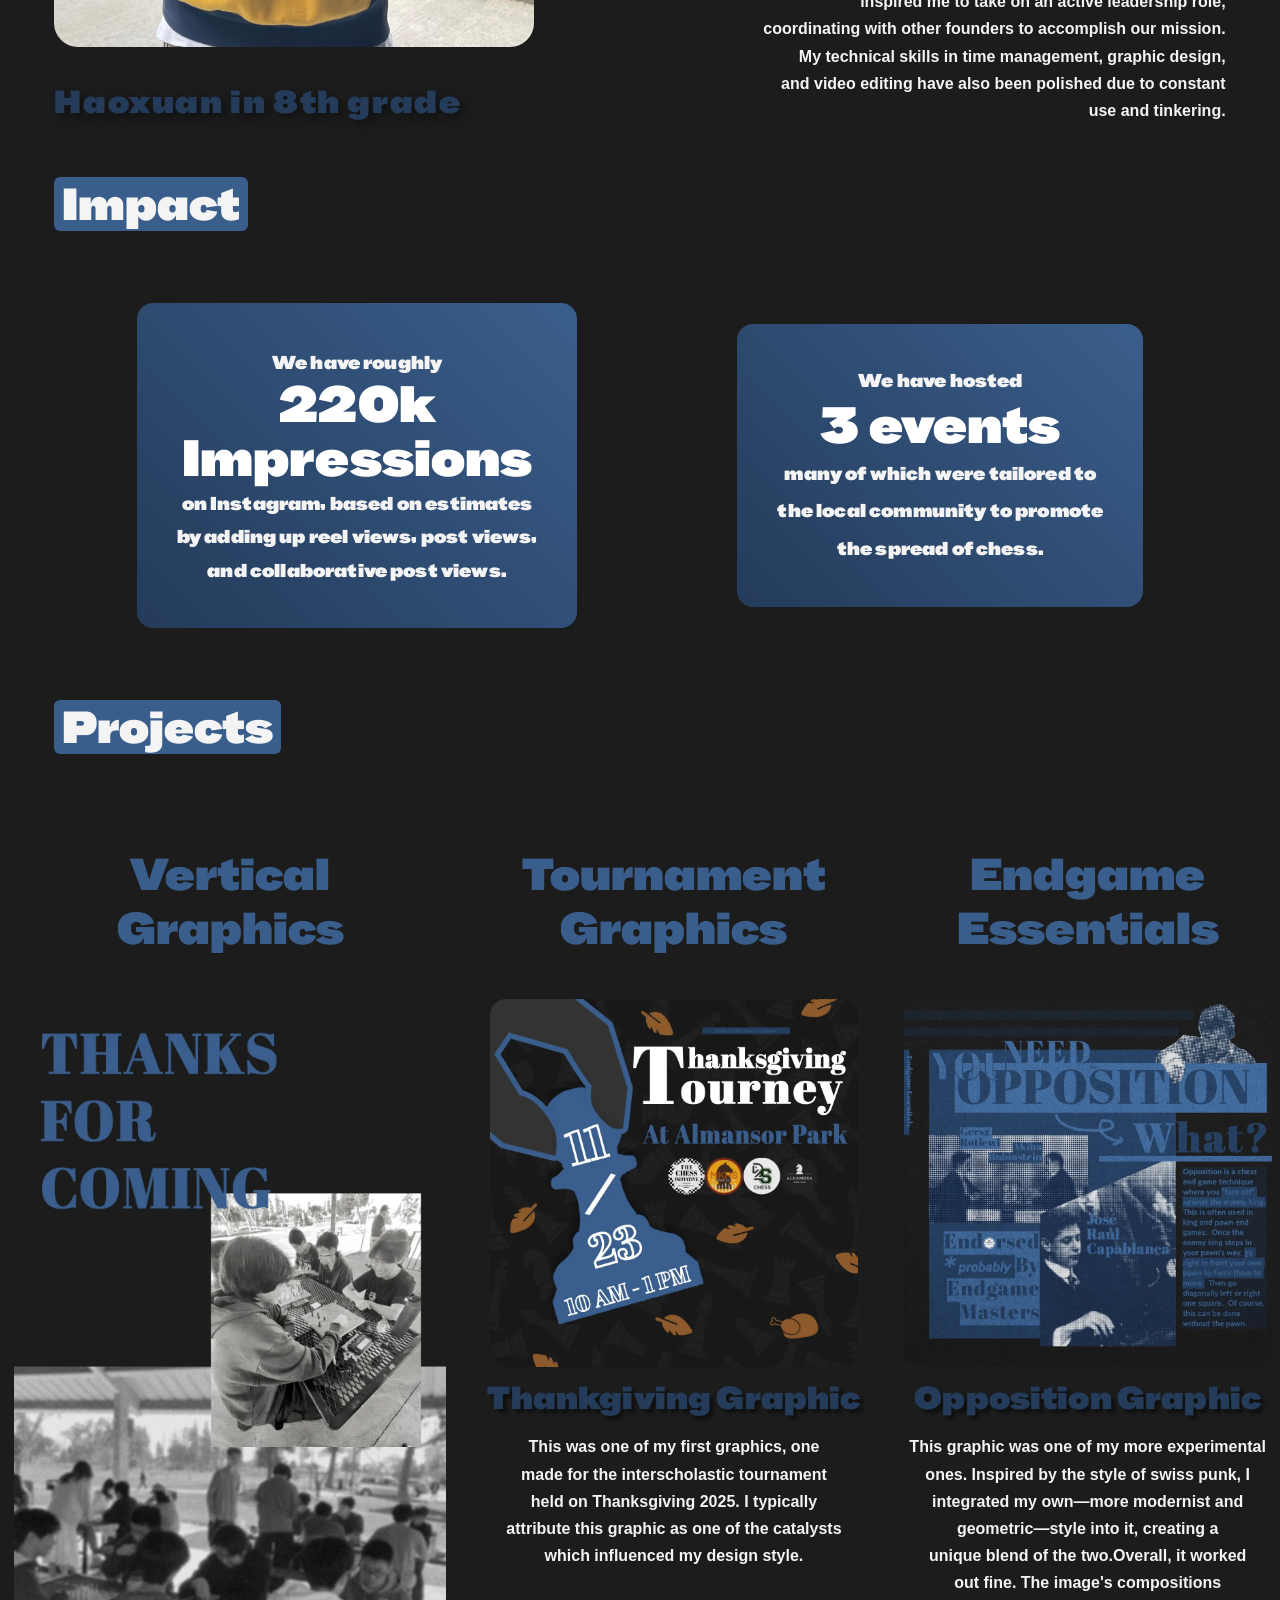
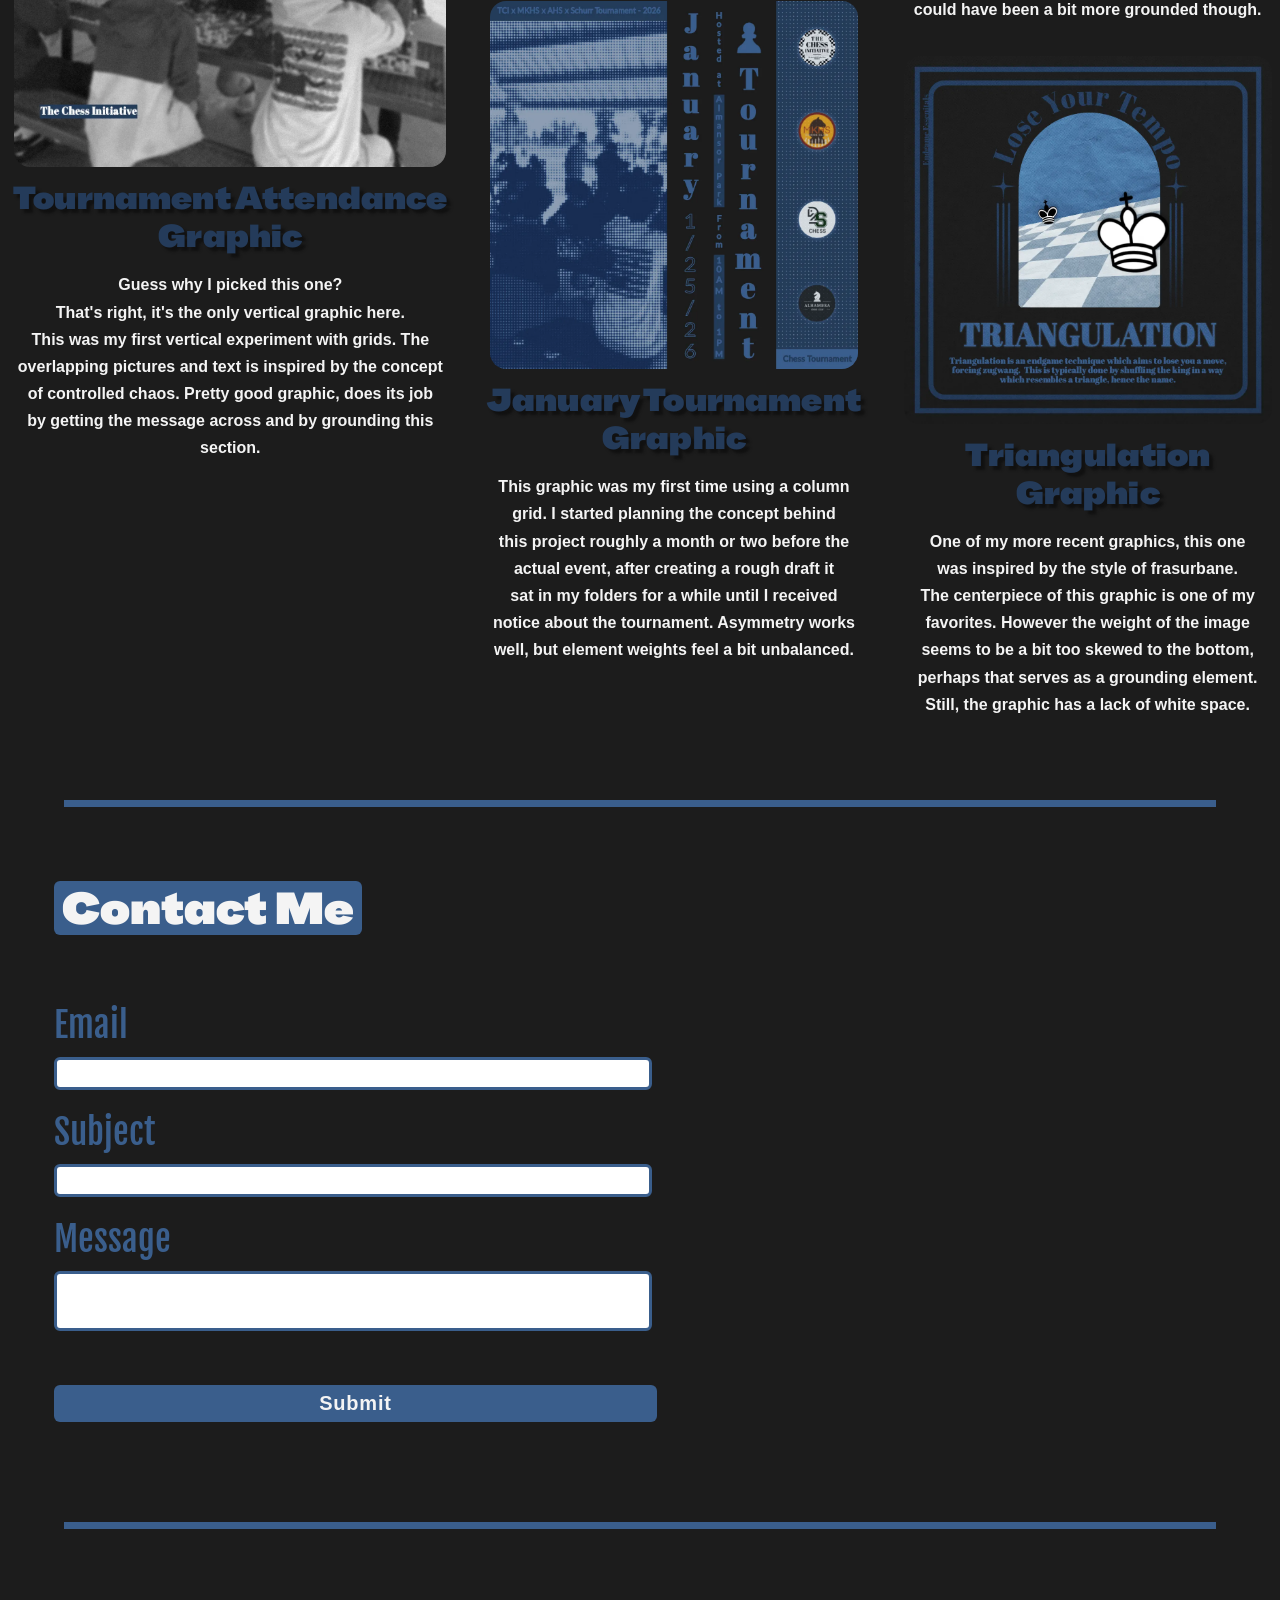
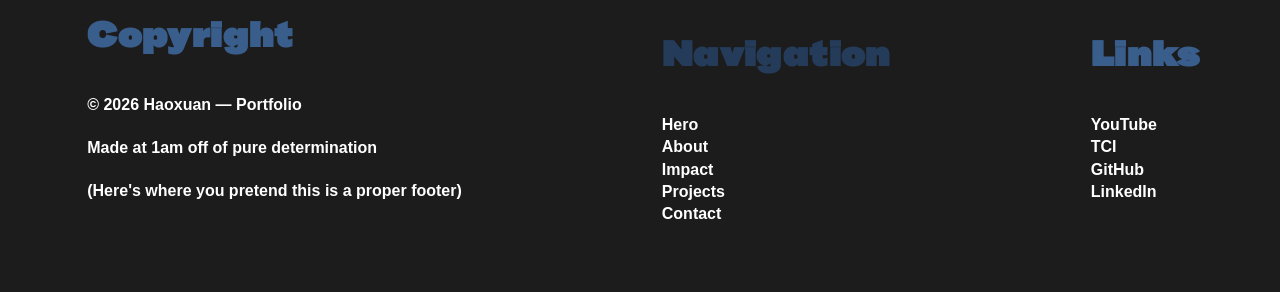
==== commit 29f259da: "v3.1.1 qol updates" ====
--- a/tci.html
+++ b/tci.html
@@ -61,8 +61,8 @@
     <img src = "images/tci_hero_banner.webp" alt = "tci hero image">
     <h1>The Chess Initiative</h1>
     <div class = "heroButtons">
-        <button><a href = "#aboutSection">About</a></button>
-        <button><a href = "#projectsSection">Works Analyzed</a></button>
+        <a href = "#aboutSection"><button>About</button></a>
+        <a href = "#projectsSection"><button>Works Analyzed</button></a>
     </div>
 </section>
 
@@ -154,7 +154,6 @@
                 well, but element weights feel a bit unbalanced.</p>
         </div>
         <div class = "squareSectionTwo">
-            <!--TO DO: ADD TEXT-->
             <h3>Endgame Essentials</h3>
             <img src = "images/tci_opposition.webp" alt = "thanksgiving story">
             <h4>Opposition Graphic</h4>
--- a/tci.css
+++ b/tci.css
@@ -144,6 +144,9 @@
 }
 
 /* Hero Section */
+#heroSection {
+    scroll-margin-top: 11.75rem;
+}
 #heroSection img {
     max-width: 100vw;
     height: auto + 100rem;
@@ -177,9 +180,6 @@
     border-radius: var(--radius);
     box-shadow: 1rem 1rem 1.5rem var(--bg);
     margin-top: -2rem;
-    transition: all 0.3s ease;
-}
-.heroButtons a {
     text-decoration: none;
     font-family: "BBH Hegarty", sans-serif;
     color: var(--text);
@@ -187,16 +187,20 @@
     letter-spacing: 0.05rem;
     transition: all 0.3s ease;
 }
-.heroButtons button:hover {
+.heroButtons a {
+    transition: all 0.3s ease;
+}
+.heroButtons a:hover button{
     transform: scale(1.03);
 }
-.heroButtons button:hover a, .heroButtons:focus-within a{
+.heroButtons a:hover button {
     color: var(--text-light);
     text-shadow: 0 0 0.25rem var(--text);
 }
 
 /* About Section */
 #aboutSection {
+    scroll-margin-top: 4rem;
     margin-top: 15rem;
 }
 #aboutSection img {
@@ -239,7 +243,7 @@
 
 /* Impact Section */
 #impactSection {
-    scroll-margin-top: 7.75rem;
+    scroll-margin-top: 5rem;
 }
 .mainStats {
     display: flex;
@@ -286,6 +290,9 @@
 }
 
 /* Projects Section */
+#projectsSection {
+    scroll-margin-top: 4.5rem;
+}
 .mainSection {
     display: flex;
     gap: 1rem;
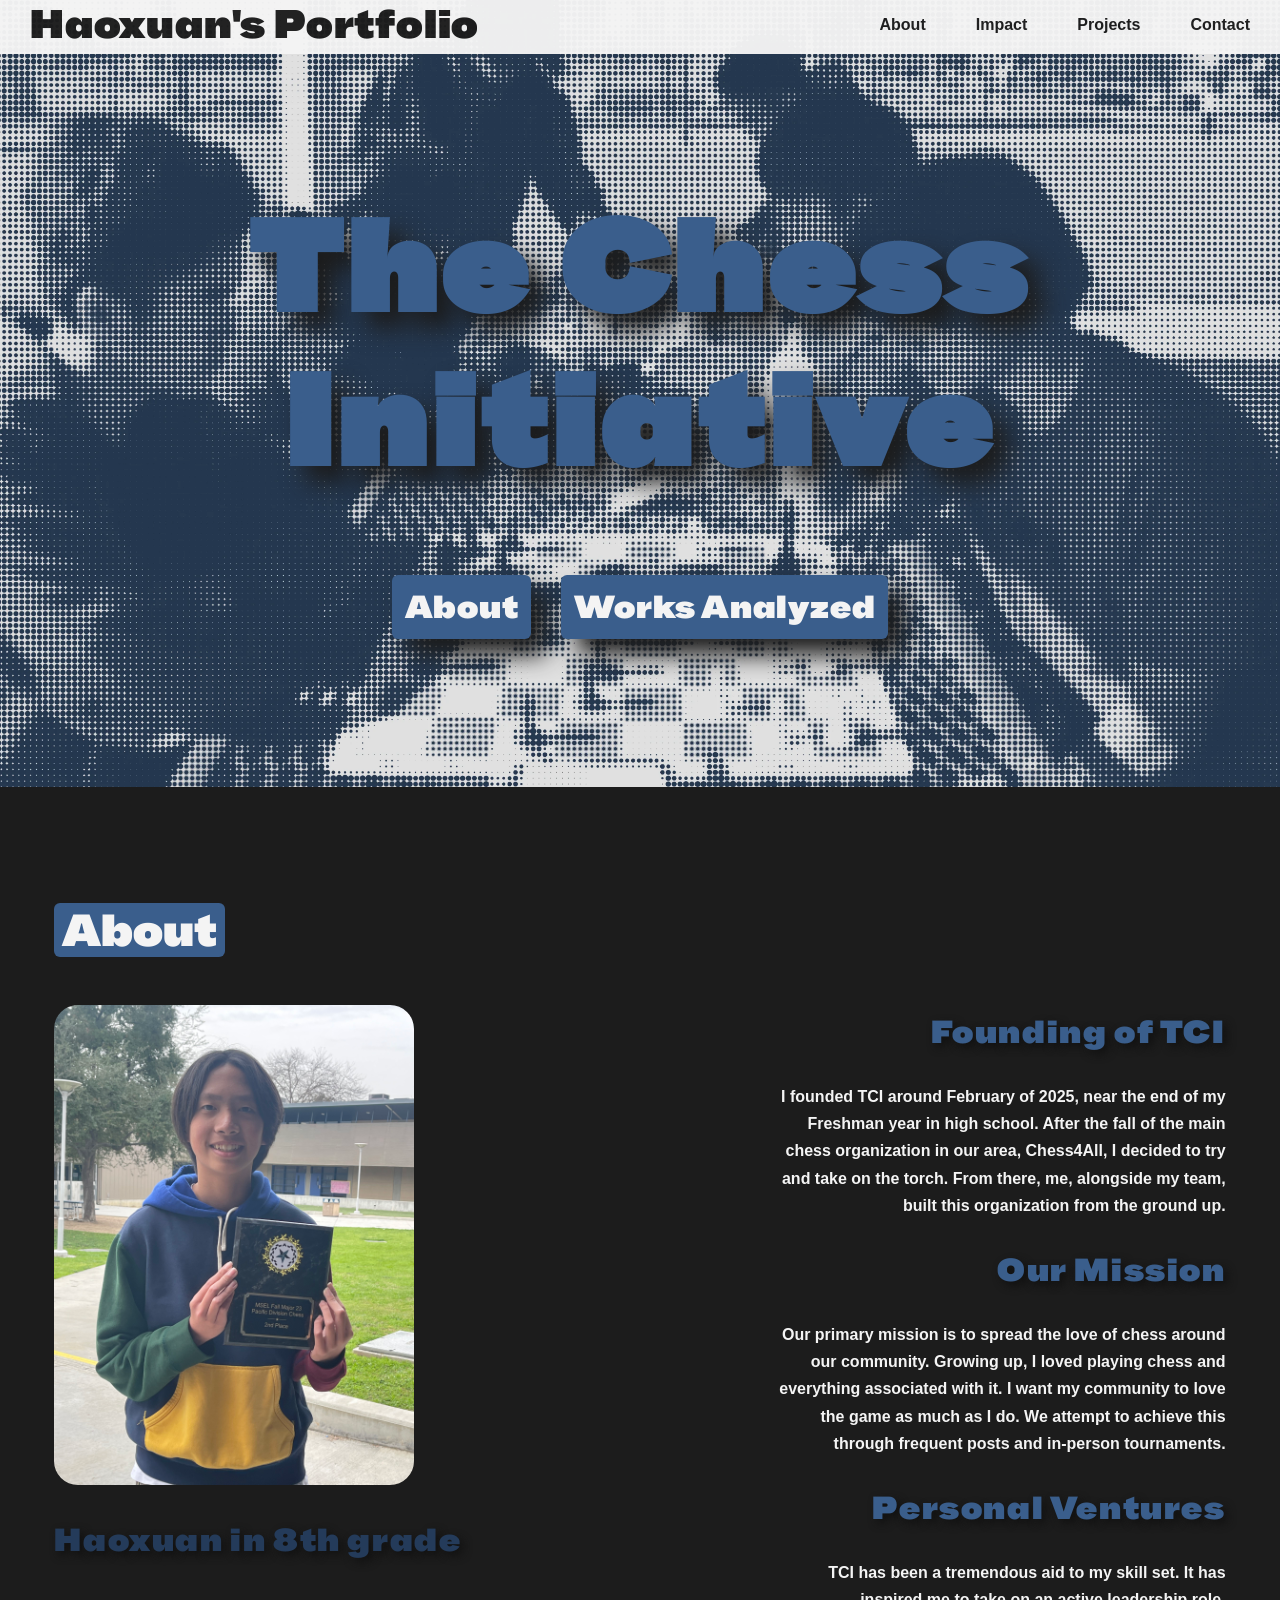
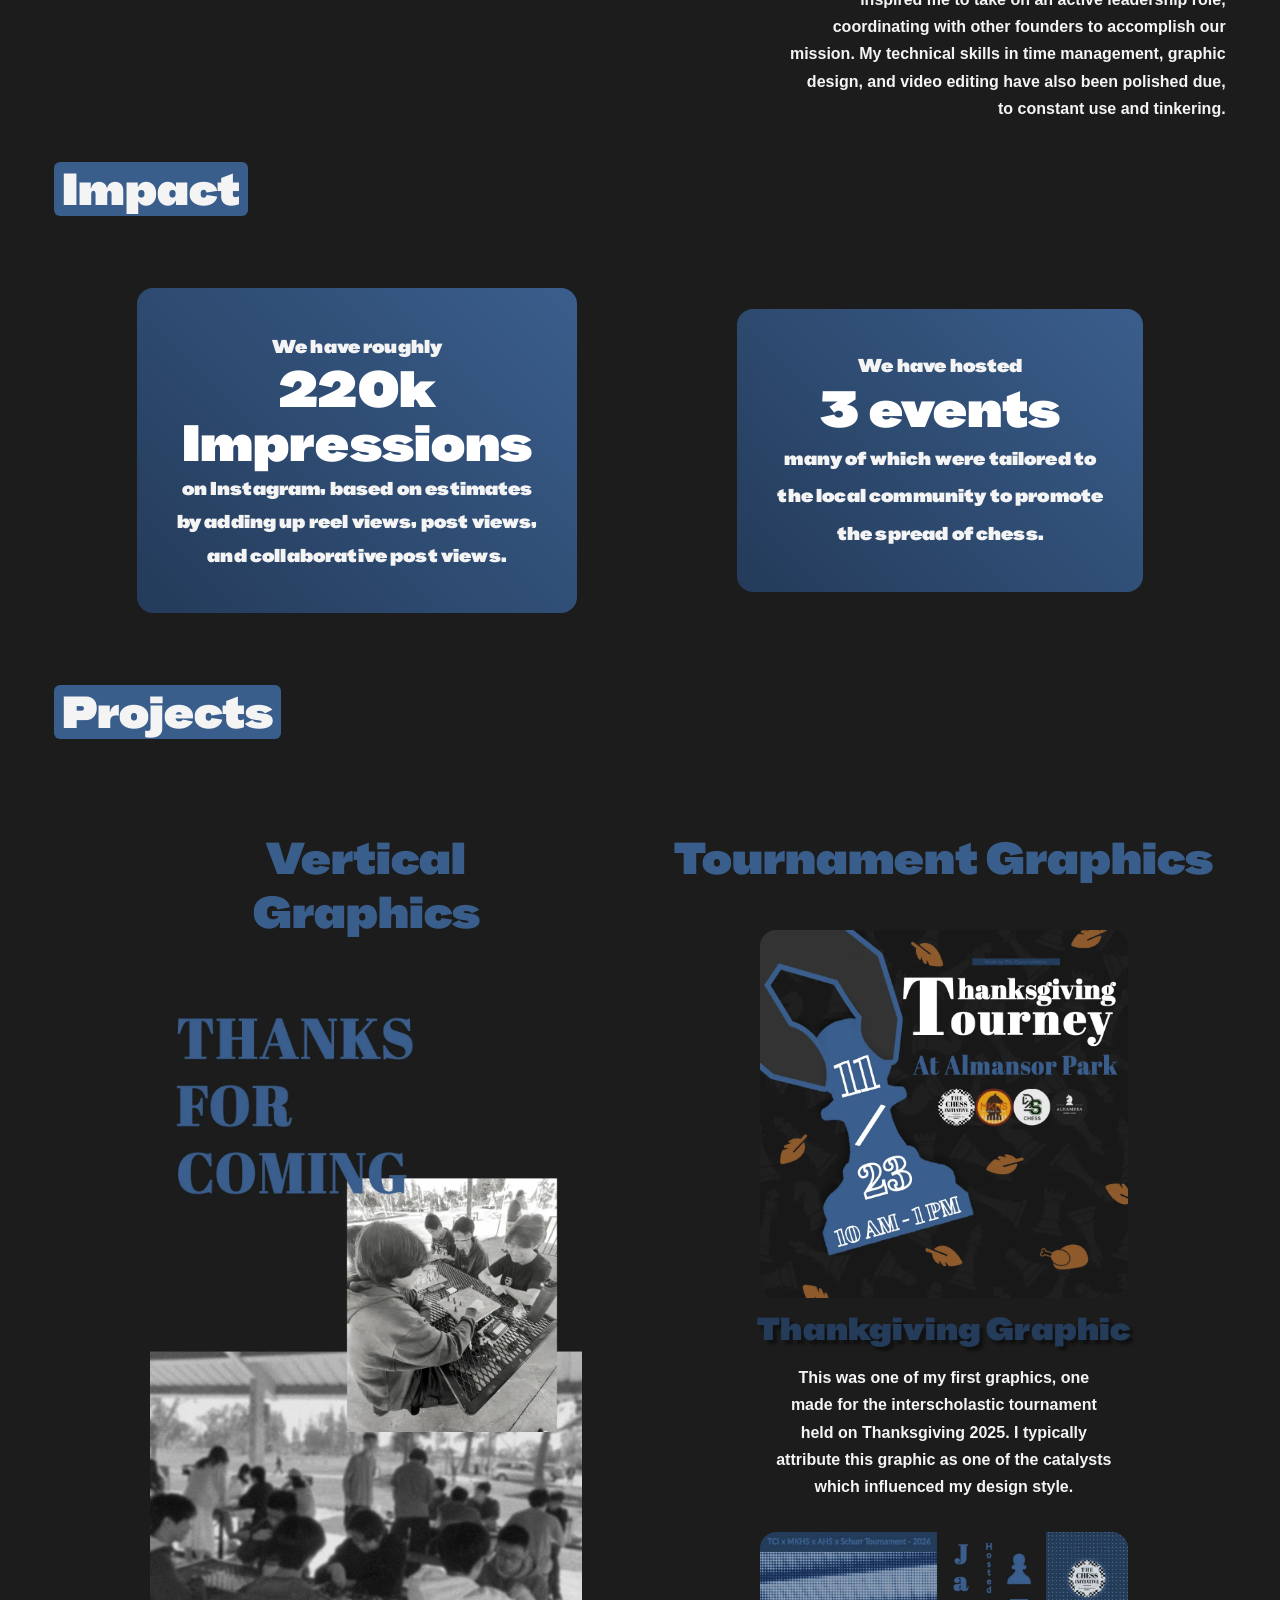
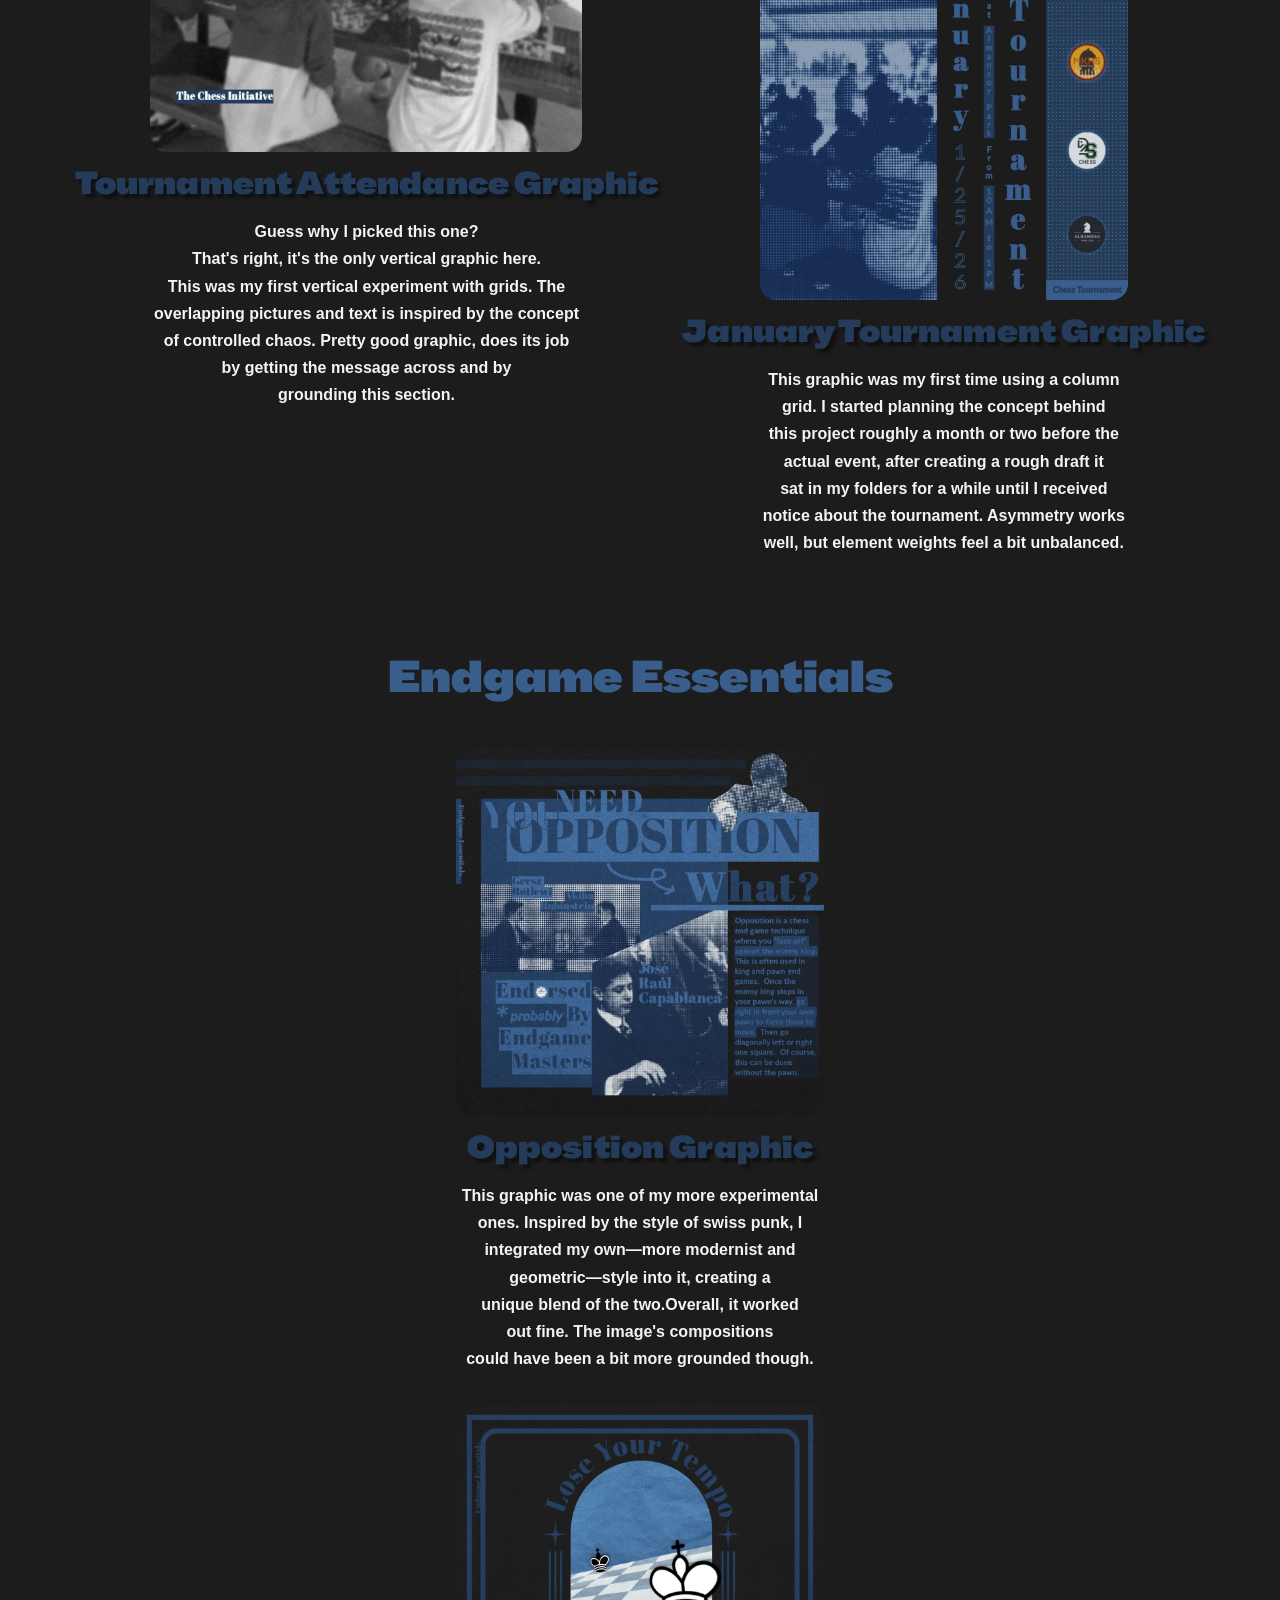
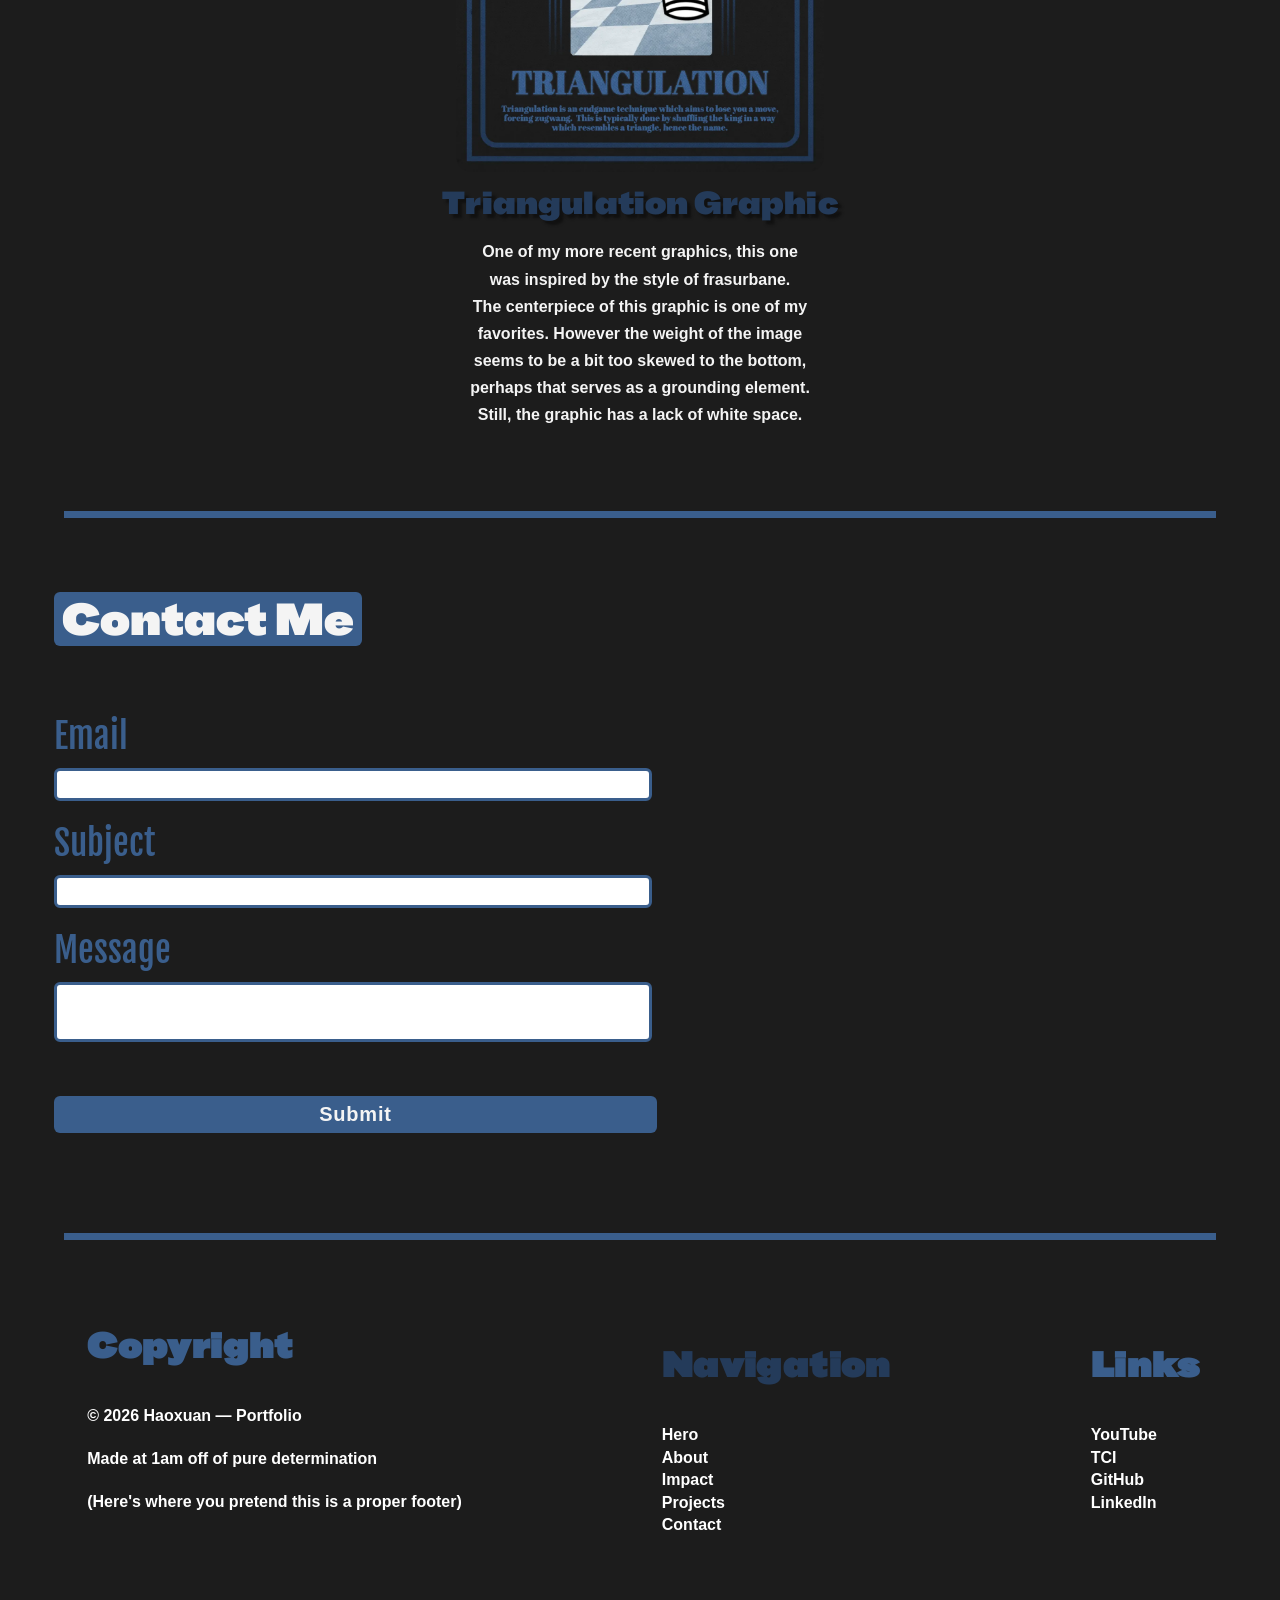
==== commit 6cc20faa: "v3.2 tci breakpoints" ====
--- a/tci.html
+++ b/tci.html
@@ -90,10 +90,10 @@
             <h3>Personal Ventures</h3>
             <p>TCI has been a tremendous aid to my skill set.  It has<br>
                 inspired me to take on an active leadership role,<br>
-                coordinating with other founders to accomplish our mission.<br>
-                My technical skills in time management, graphic design,<br>
-                and video editing have also been polished due to constant<br>
-                use and tinkering.</p>
+                coordinating with other founders to accomplish our <br>
+                mission.  My technical skills in time management, graphic<br>
+                design, and video editing have also been polished due,<br>
+                to constant use and tinkering.</p>
         </div>
     </article>
 </section>
@@ -132,7 +132,8 @@
                 This was my first vertical experiment with grids.  The<br>
                 overlapping pictures and text is inspired by the concept<br>
                 of controlled chaos.  Pretty good graphic, does its job<br>
-                by getting the message across and by grounding this section.</p>
+                by getting the message across and by<br>
+                grounding this section.</p>
         </div>
         <div class = "squareSectionOne">
             <h3>Tournament Graphics</h3>
--- a/tci.css
+++ b/tci.css
@@ -159,13 +159,12 @@
 }
 #heroSection h1 {
     color: var(--accent1);
-    justify-self: flex-end;
     font-family: "BBH Hegarty", sans-serif;
-    font-size: clamp(2rem, 10vw, 10rem);
+    font-size: clamp(4.25rem, 10vw, 8.5rem);
     text-align: center;
-    letter-spacing: 0.5rem;
+    letter-spacing: clamp(0.2rem,0.5vw,0.5rem);
     text-shadow: 1rem 1rem 1.5rem var(--bg);
-    margin-top: 8.5rem;
+    margin-top: clamp(2rem,10vw + 0.5rem,9rem);
     user-select: none;
 }
 .heroButtons {
@@ -176,14 +175,14 @@
 .heroButtons button {
     border: transparent;
     background-color: var(--accent1);
-    padding: 1rem;
+    padding: clamp(0.5rem,1vw,2rem);
     border-radius: var(--radius);
     box-shadow: 1rem 1rem 1.5rem var(--bg);
     margin-top: -2rem;
     text-decoration: none;
     font-family: "BBH Hegarty", sans-serif;
     color: var(--text);
-    font-size: 1.75rem;
+    font-size: clamp(1.25rem,3vw,2rem);
     letter-spacing: 0.05rem;
     transition: all 0.3s ease;
 }
@@ -204,7 +203,7 @@
     margin-top: 15rem;
 }
 #aboutSection img {
-    max-height: 40rem;
+    max-height: clamp(30rem, 18vw + 5rem, 70rem);
     width: auto;
     border-radius: 1.5rem;
 }
@@ -232,7 +231,6 @@
 }
 .paragraphGroup h3 {
     color: var(--accent1);
-    align-self: right;
     justify-self: right;
     text-align: right;
 }
@@ -307,6 +305,7 @@
     letter-spacing: 0.01rem;
     text-shadow: 0.25rem 0.25rem 0.15rem var(--bg2);
     margin: 0.5rem 0 0 0;
+    user-select: none;
 }
 .storySection, .squareSectionOne, .squareSectionTwo {
     margin: 0;
@@ -330,6 +329,7 @@
     font-weight: lighter;
     font-size: 2.8rem;
     color: var(--accent1);
+    user-select: none;
 }
 .storySection p, .squareSectionOne p, .squareSectionTwo p {
     margin-bottom: 2rem;
@@ -468,6 +468,55 @@
     max-width: 90%
 }
 
+/* A LOTTTTT of Media Inquiries */
+@media (max-width: 1300px) {
+    .mainSection {
+        flex-wrap: wrap;
+    }
+}
+@media (max-width: 1100px) {
+    #heroSection img {
+        margin-top: -10rem;
+    }
+    #aboutSection {
+        margin-top: 11.5rem;
+    }
+}
+@media (max-width: 1000px) {
+    footer {
+        flex-direction: column;
+    }
+    footer ul {
+        margin: 0;
+        justify-content: center;
+    }
+    .mainStats {
+        gap: 8rem;
+    }
+}
+@media (max-width: 960px) {
+    #aboutSection {
+        margin-top: 10rem;
+    }
+    .aboutClass {
+        flex-direction: column;
+        justify-content: center;
+    }
+    .imgGroup {
+        margin: 0.5rem auto;
+        justify-content: center;
+    }
+    .paragraphGroup h3 {
+        justify-self: center;
+        text-align: center;
+    }
+    .paragraphGroup p {
+        text-align: center;
+        justify-self: center;
+        margin-left: 0.45rem;
+        margin-right: 0;
+    }
+}
 @media (max-width: 925px) {
     .headerNav > ul {
         display: none;
@@ -476,4 +525,57 @@
         display: block;
         margin-left: auto;
     }
+}
+@media (max-width: 900px) {
+    #heroSection img {
+        margin-top: -9rem;
+    }
+}
+@media (max-width: 750px) {
+    #heroSection img {
+        margin-top: -7rem;
+    }
+    #aboutSection {
+        margin-top: 8rem;
+    }
+}
+@media (max-width: 700px) {
+    .mainStats {
+        gap: 6rem;
+    }
+    .mainStats h3{
+        font-size: 1.1rem;
+        letter-spacing: 0.01rem;
+        line-height: 1.7;
+    }
+    .bigNumber, .bigEvents{
+        font-size: 2.75rem;
+    }
+    .impressionsClass:hover, .eventsClass:hover{
+        transform: scale(1.04);
+        box-shadow: 0 0 1.5rem var(--accent1);
+    }
+    .impressionsClass:hover .bigNumber, .eventsClass:hover .bigEvents{
+        text-shadow: 0 0 0.3rem var(--text);
+    }
+}
+@media (max-width: 600px) {
+    #heroSection img {
+        margin-top: -5rem;
+    }
+    #heroSection h1 {
+        margin-top: 1.5rem;
+        font-weight: lighter;
+    }
+    #aboutSection {
+        margin-top: 5rem;
+    }
+}
+@media (max-width: 576px) {
+    #heroSection img {
+        margin-top: -3rem;
+    }
+    #heroSection h1 {
+        margin-top: 1rem;
+    }
 }
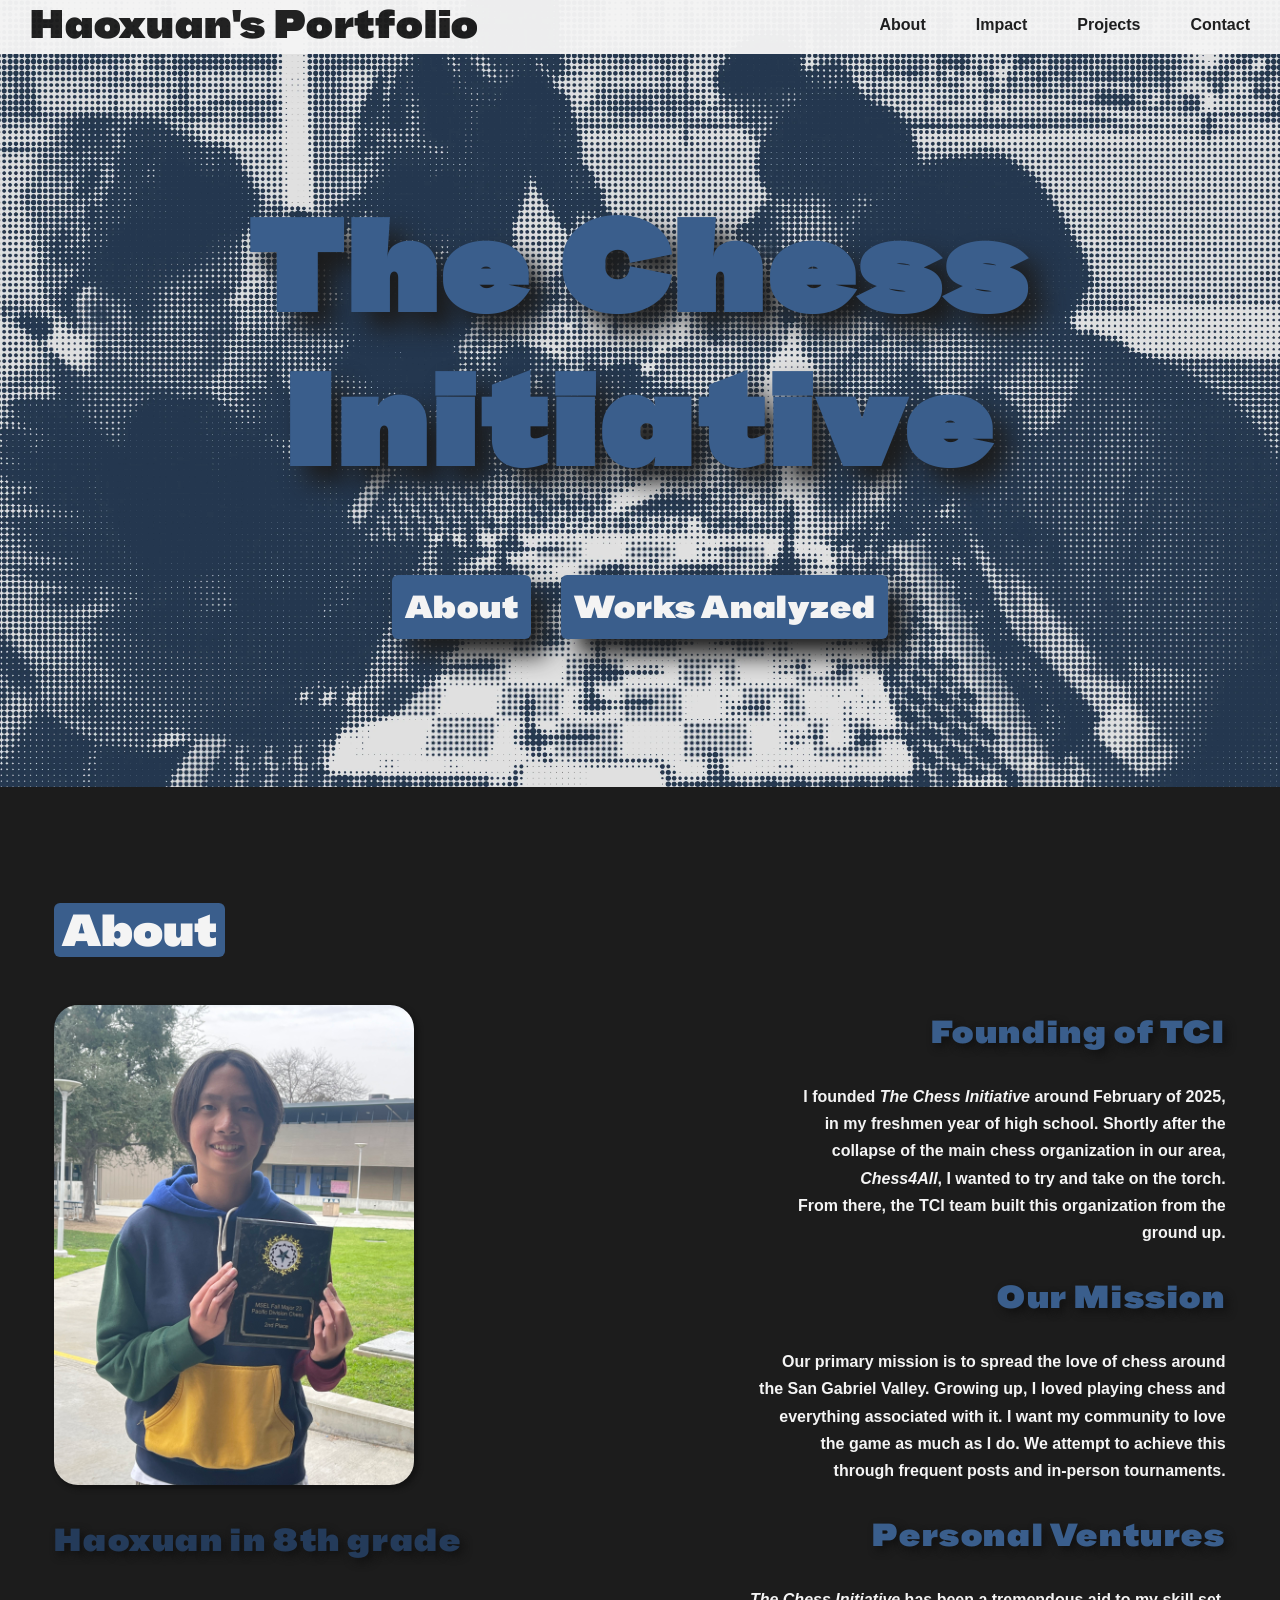
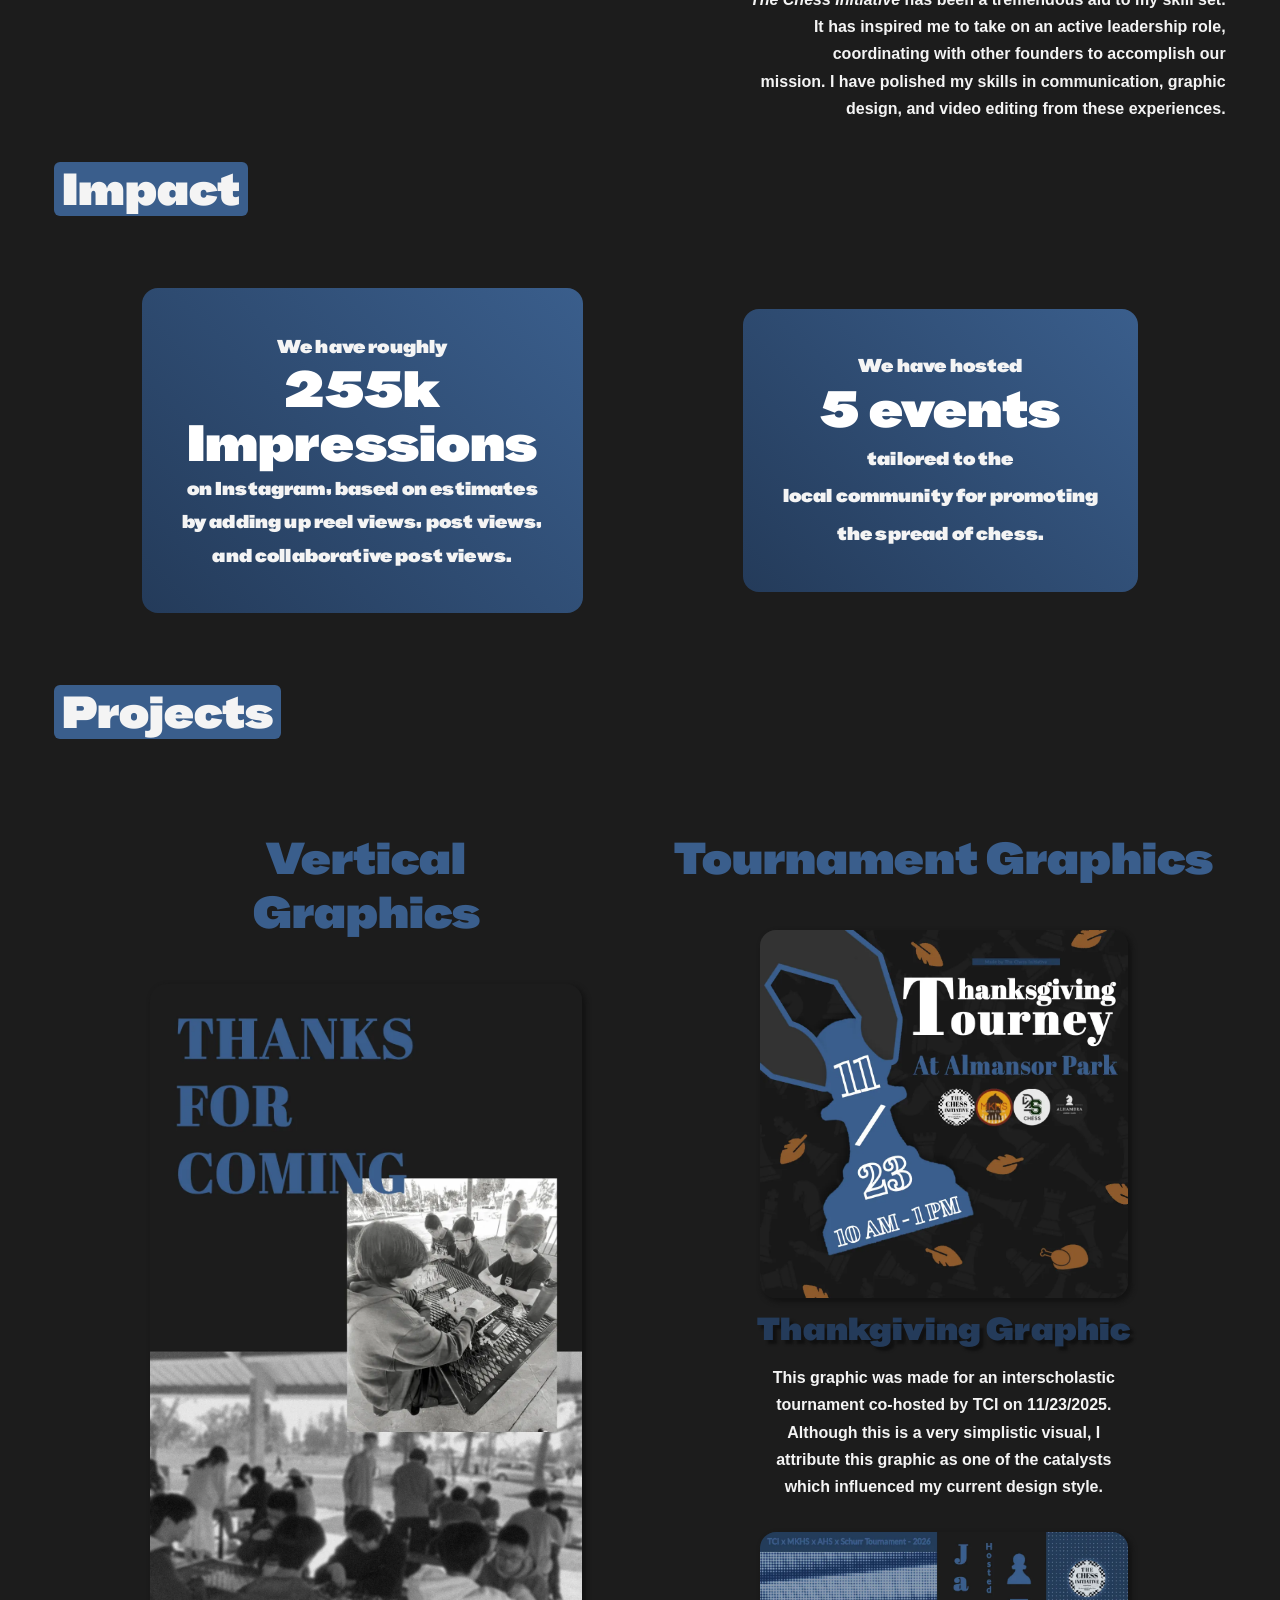
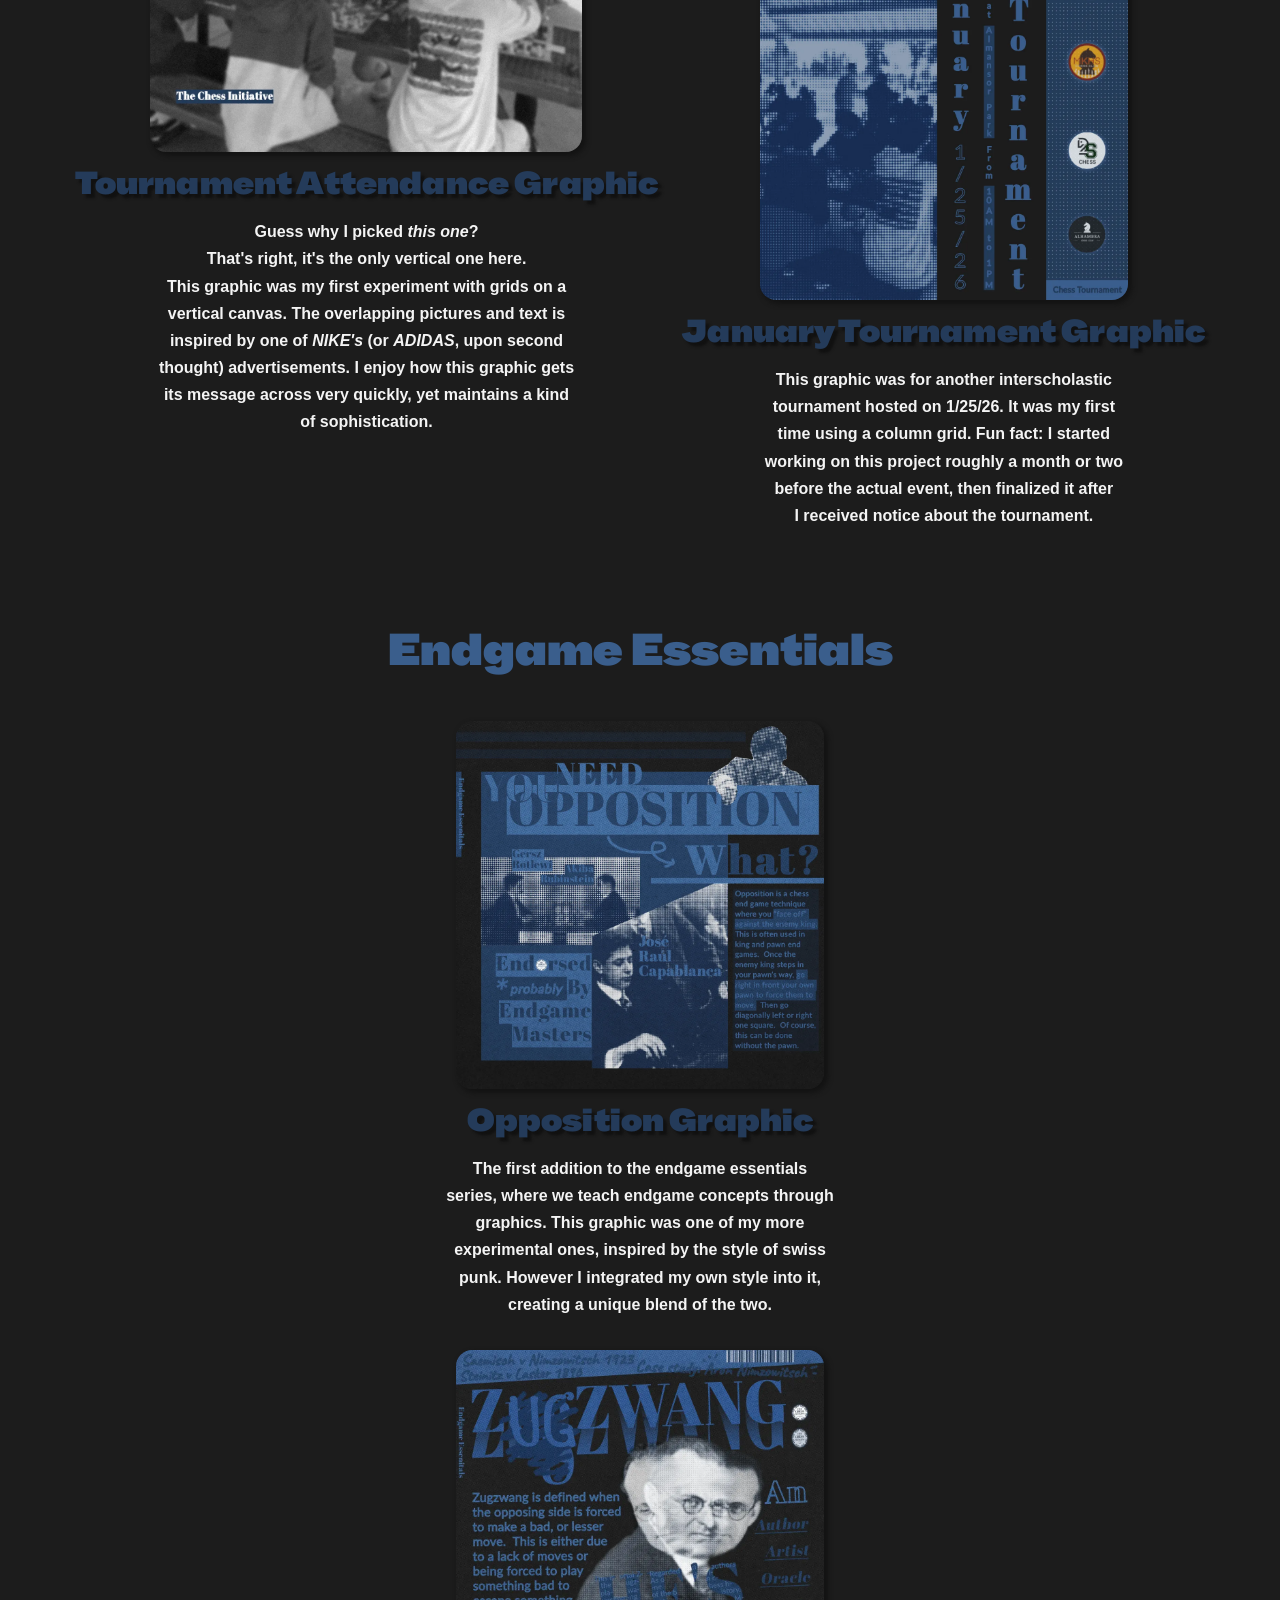
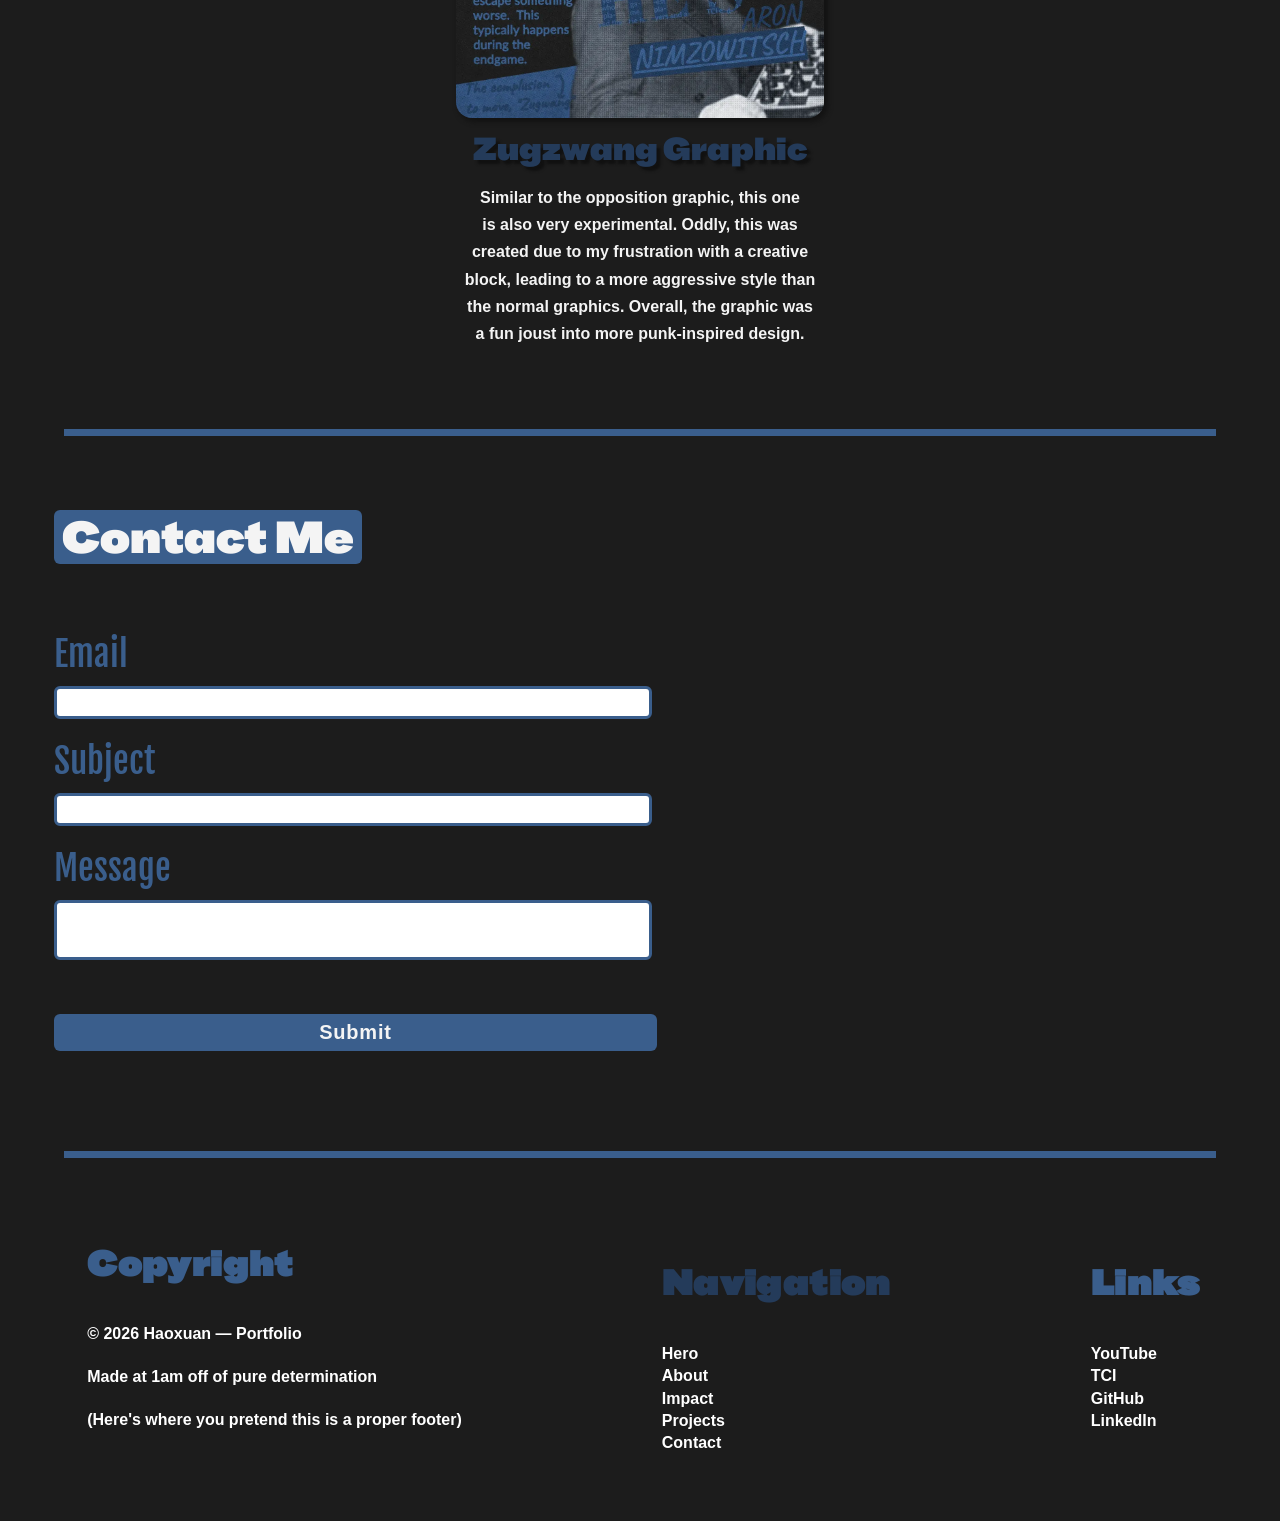
==== commit dae9c431: "v3.2.1 qol fixes" ====
--- a/tci.html
+++ b/tci.html
@@ -18,7 +18,7 @@
 
     <!--For previews in social media-->
     <meta property = "og:title" content = "Haoxuan's Portfolio - TCI">
-    <meta property = "og:description" content = "A portfolio containing projects made by Haoxuan H.">
+    <meta property = "og:description" content = "A portfolio containing projects made by Haoxuan">
     <meta property = "og:image" content = "images/tci_logo.png">
     <meta property = "og:type" content = "website">
     <meta property = "og:url" content = "https://hhaoxuan.github.io/haoxuan-portfolio/tci.html">
@@ -76,24 +76,24 @@
         </div>
         <div class = "paragraphGroup">
             <h3>Founding of TCI</h3>
-            <p>I founded TCI around February of 2025, near the end of my<br>
-                Freshman year in high school.  After the fall of the main<br>
-                chess organization in our area, Chess4All, I decided to try<br>
-                and take on the torch.  From there, me, alongside my team,<br>
-                built this organization from the ground up.</p>
+            <p>I founded <i>The Chess Initiative</i> around February of 2025,<br>
+                in my freshmen year of high school.  Shortly after the<br>
+                collapse of the main chess organization in our area,<br>
+                <i>Chess4All</i>, I wanted to try and take on the torch.<br>
+                From there, the TCI team built this organization from the<br>
+                ground up.</p>
             <h3>Our Mission</h3>
             <p>Our primary mission is to spread the love of chess around<br>
-                our community.  Growing up, I loved playing chess and<br>
+                the San Gabriel Valley.  Growing up, I loved playing chess and<br>
                 everything associated with it.  I want my community to love<br>
                 the game as much as I do.  We attempt to achieve this<br>
                 through frequent posts and in-person tournaments.</p>
             <h3>Personal Ventures</h3>
-            <p>TCI has been a tremendous aid to my skill set.  It has<br>
-                inspired me to take on an active leadership role,<br>
+            <p><i>The Chess Initiative</i> has been a tremendous aid to my skill set.<br>
+                It has inspired me to take on an active leadership role,<br>
                 coordinating with other founders to accomplish our <br>
-                mission.  My technical skills in time management, graphic<br>
-                design, and video editing have also been polished due,<br>
-                to constant use and tinkering.</p>
+                mission.  I have polished my skills in communication, graphic<br>
+                design, and video editing from these experiences.</p>
         </div>
     </article>
 </section>
@@ -104,16 +104,16 @@
     <article class = "mainStats">
         <div class = "impressionsClass">
             <h3>We have roughly
-            <scan class = "bigNumber"><br>220k<br>Impressions<br></scan>
+            <scan class = "bigNumber"><br>255k<br>Impressions<br></scan>
             on Instagram, based on estimates<br>
             by adding up reel views, post views,<br>
             and collaborative post views.</h3>
         </div>
         <div class = "eventsClass">
             <h3>We have hosted<br>
-            <scan class = "bigEvents">3 events</scan><br>
-            many of which were tailored to<br>
-            the local community to promote<br>
+            <scan class = "bigEvents">5 events</scan><br>
+            tailored to the<br>
+            local community for promoting<br>
             the spread of chess.</h3>
         </div>
     </article>
@@ -127,53 +127,51 @@
             <h3>Vertical<br>Graphics</h3>
             <img src = "images/tci_thanksgiving_story.webp" alt = "thanksgiving story">
             <h4>Tournament Attendance Graphic</h4>
-            <p>Guess why I picked this one?<br>
-                That&apos;s right, it&apos;s the only vertical graphic here.<br>
-                This was my first vertical experiment with grids.  The<br>
-                overlapping pictures and text is inspired by the concept<br>
-                of controlled chaos.  Pretty good graphic, does its job<br>
-                by getting the message across and by<br>
-                grounding this section.</p>
+            <p>Guess why I picked <i>this one</i>?<br>
+                That&apos;s right, it&apos;s the only vertical one here.<br>
+                This graphic was my first experiment with grids on a<br>
+                vertical canvas.  The overlapping pictures and text is<br>
+                inspired by one of <i>NIKE&apos;s</i> (or <i>ADIDAS</i>, upon second<br>
+                thought) advertisements.  I enjoy how this graphic gets<br>
+                its message across very quickly, yet maintains a kind<br>
+                of sophistication.</p>
         </div>
         <div class = "squareSectionOne">
             <h3>Tournament Graphics</h3>
             <img src = "images/tci_thanksgiving_graphic.webp" alt = "thanksgiving tourney graphic">
             <h4>Thankgiving Graphic</h4>
-            <p>This was one of my first graphics, one<br>
-                made for the interscholastic tournament<br>
-                held on Thanksgiving 2025.  I typically<br>
+            <p>This graphic was made for an interscholastic<br>
+                tournament co-hosted by TCI on 11/23/2025.<br>
+                Although this is a very simplistic visual, I<br>
                 attribute this graphic as one of the catalysts<br>
-                which influenced my design style.</p>
+                which influenced my current design style.</p>
             <img src = "images/tci_january_tourney.webp" alt = "january tourney graphic">
             <h4>January Tournament Graphic</h4>
-            <p>This graphic was my first time using a column<br>
-                grid.  I started planning the concept behind<br>
-                this project roughly a month or two before the<br>
-                actual event, after creating a rough draft it<br>
-                sat in my folders for a while until I received<br>
-                notice about the tournament.  Asymmetry works<br>
-                well, but element weights feel a bit unbalanced.</p>
+            <p>This graphic was for another interscholastic<br>
+                tournament hosted on 1/25/26.  It was my first<br>
+                time using a column grid.  Fun fact: I started<br>
+                working on this project roughly a month or two<br>
+                before the actual event, then finalized it after<br>
+                I received notice about the tournament.</p>
         </div>
         <div class = "squareSectionTwo">
             <h3>Endgame Essentials</h3>
-            <img src = "images/tci_opposition.webp" alt = "thanksgiving story">
+            <img src = "images/tci_opposition.webp" alt = "opposition graphic">
             <h4>Opposition Graphic</h4>
-            <p>This graphic was one of my more experimental<br>
-                ones.  Inspired by the style of swiss punk, I<br>
-                integrated my own&mdash;more modernist and<br>
-                geometric&mdash;style into it, creating a<br>
-                unique blend of the two.Overall, it worked<br>
-                out fine.  The image&apos;s compositions<br>
-                could have been a bit more grounded though.  </p>
-            <img src = "images/tci_triangulation.webp" alt = "thanksgiving story">
-            <h4>Triangulation Graphic</h4>
-            <p>One of my more recent graphics, this one<br>
-                was inspired by the style of frasurbane.<br>
-                The centerpiece of this graphic is one of my<br>
-                favorites.  However the weight of the image<br>
-                seems to be a bit too skewed to the bottom,<br>
-                perhaps that serves as a grounding element.<br>
-                Still, the graphic has a lack of white space.</p>
+            <p>The first addition to the endgame essentials<br>
+                series, where we teach endgame concepts through<br>
+                graphics.  This graphic was one of my more<br>
+                experimental ones, inspired by the style of swiss<br>
+                punk.  However I integrated my own style into it,<br>
+                creating a unique blend of the two.</p>
+            <img src = "images/tci_zugzwang.webp" alt = "zugzwang graphic">
+            <h4>Zugzwang Graphic</h4>
+            <p>Similar to the opposition graphic, this one<br>
+                is also very experimental.  Oddly, this was<br>
+                created due to my frustration with a creative<br>
+                block, leading to a more aggressive style than<br>
+                the normal graphics.  Overall, the graphic was<br>
+                a fun joust into more punk-inspired design.</p>
         </div>
     </article>
 </section>
--- a/tci.css
+++ b/tci.css
@@ -206,6 +206,11 @@
     max-height: clamp(30rem, 18vw + 5rem, 70rem);
     width: auto;
     border-radius: 1.5rem;
+    transition: all 0.4s ease;
+    box-shadow: 3px 3px 5px 1px rgb(19, 19, 19);
+}
+#aboutSection img:hover {
+    transform: scale(1.03);
 }
 .aboutClass {
     display: flex;
@@ -290,6 +295,19 @@
 /* Projects Section */
 #projectsSection {
     scroll-margin-top: 4.5rem;
+}
+#projectsSection img {
+    transition: all 0.4s ease;
+    box-shadow: 3px 3px 5px 1px rgb(19, 19, 19);
+}
+#projectsSection img:hover {
+    transform: scale(1.04);
+}
+#projectsSection h3 {
+    transition: all 0.4s ease;
+}
+#projectsSection h3:hover {
+    text-shadow: 0 0 1rem var(--accent1); 
 }
 .mainSection {
     display: flex;
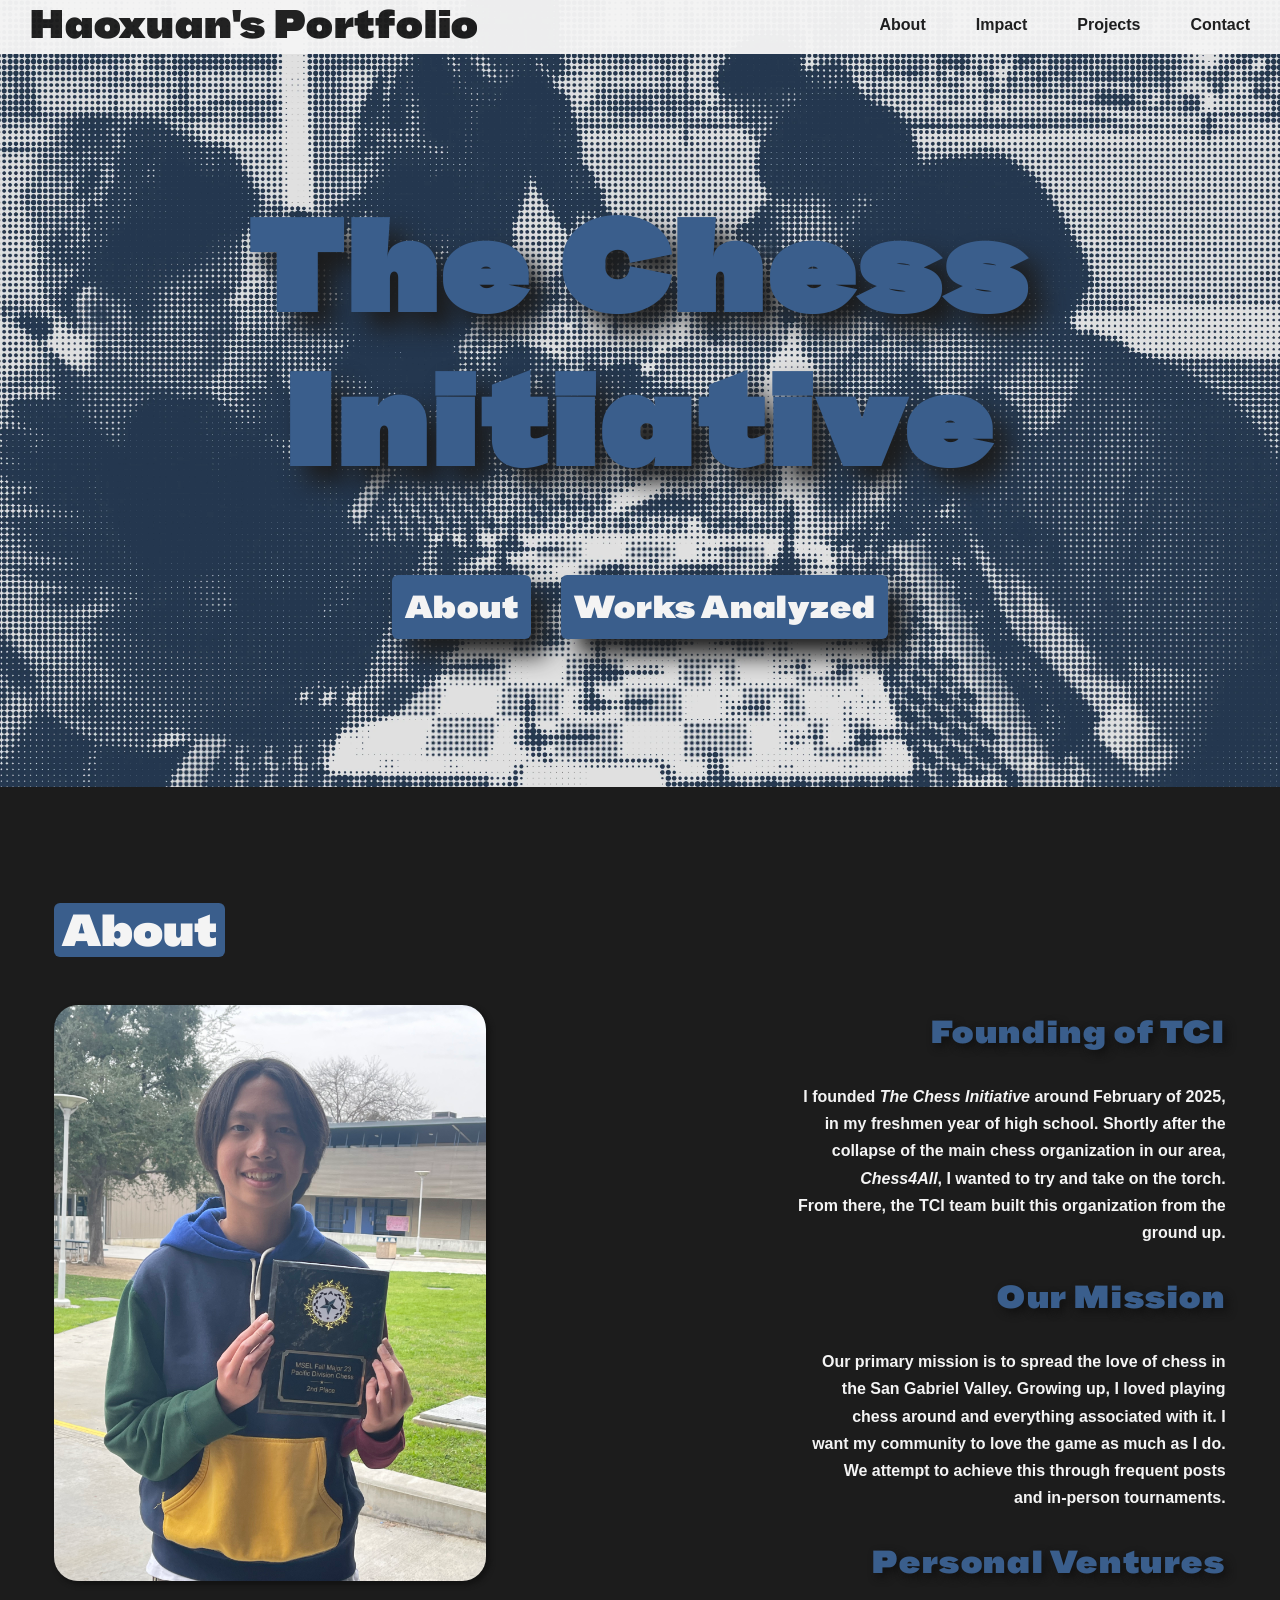
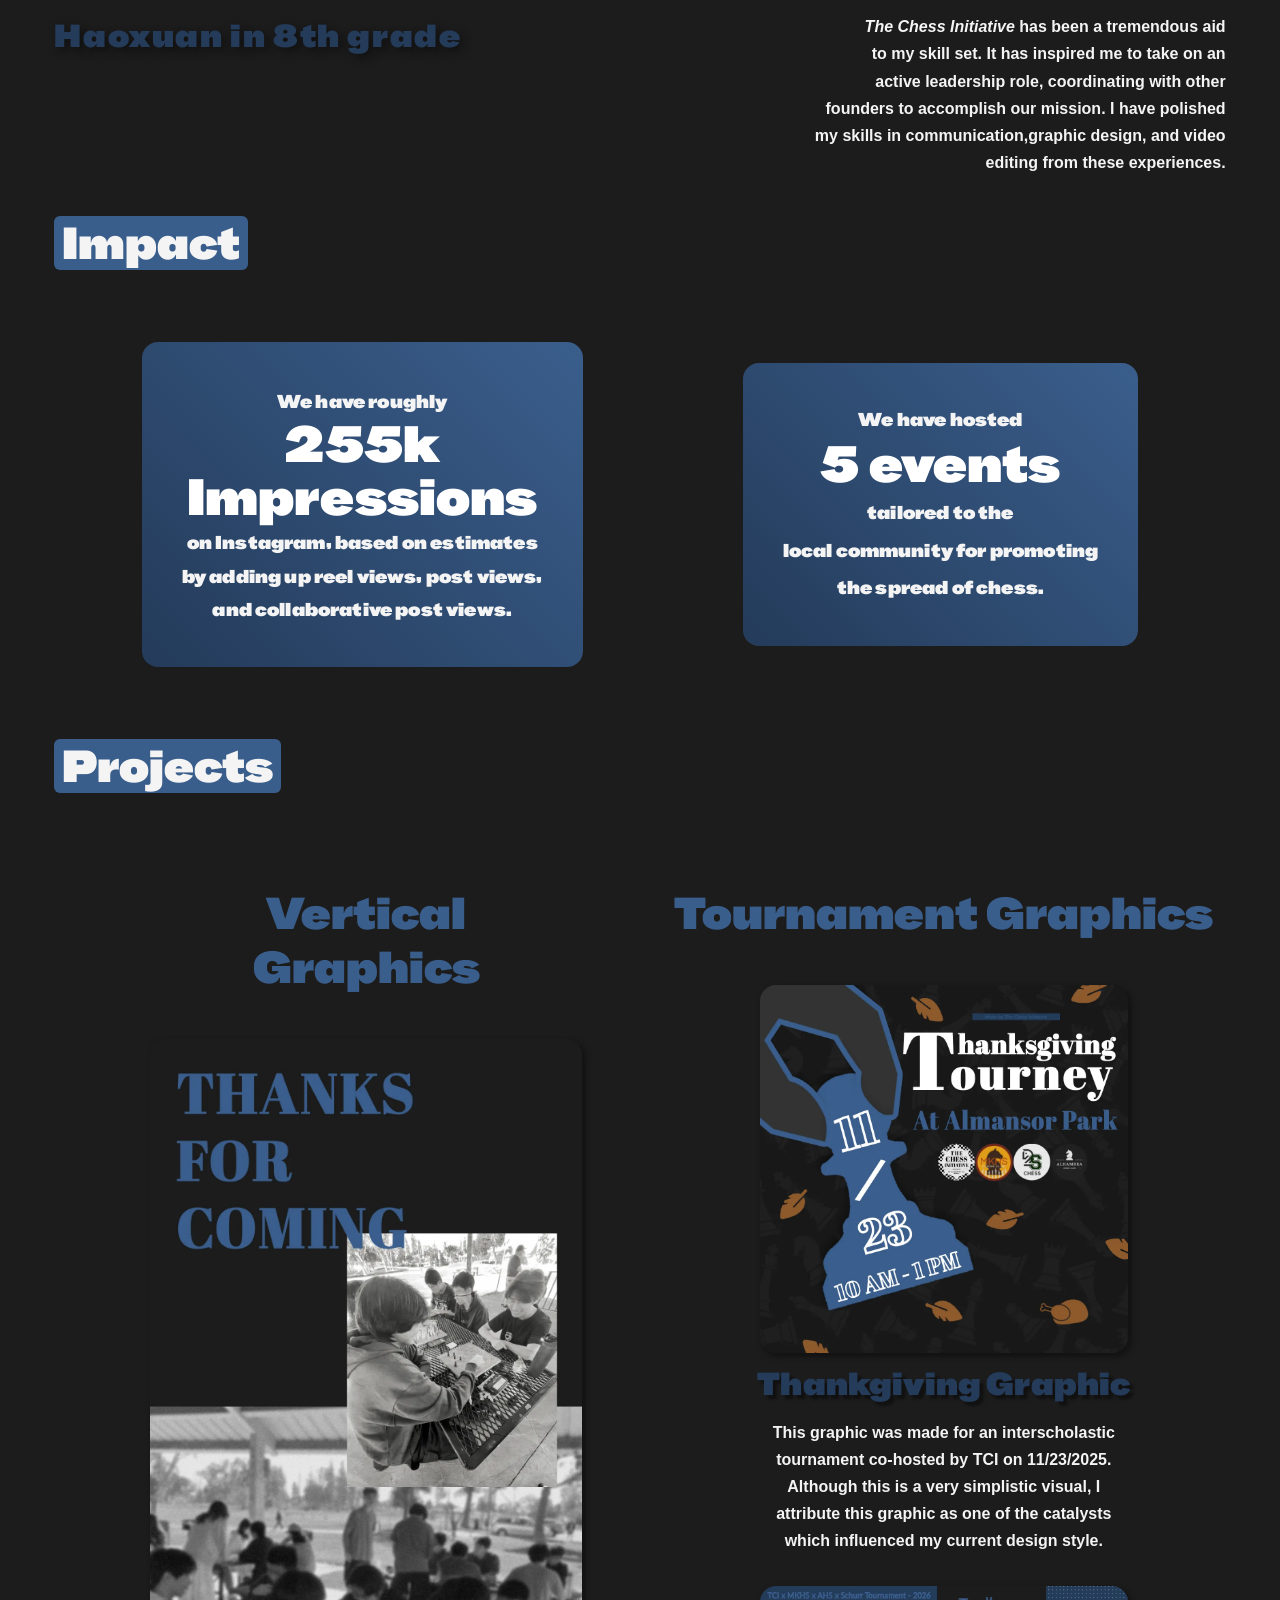
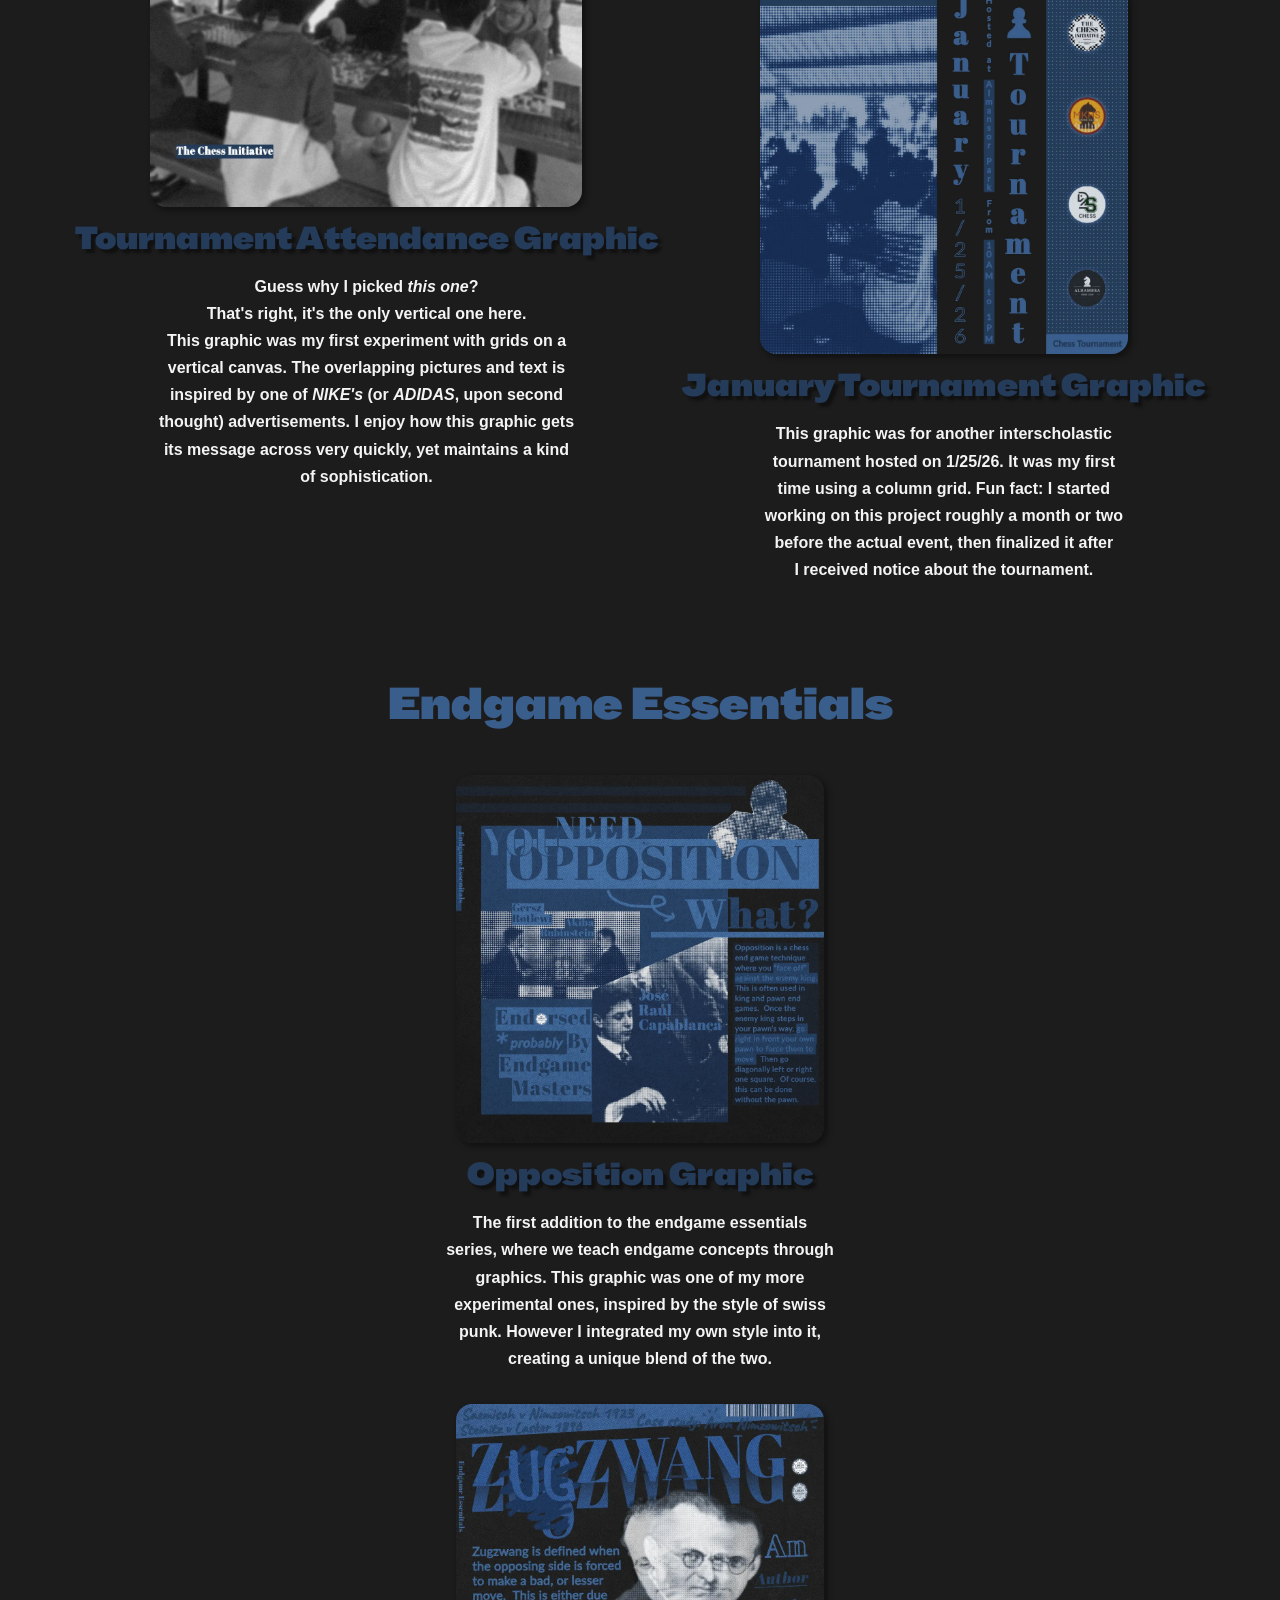
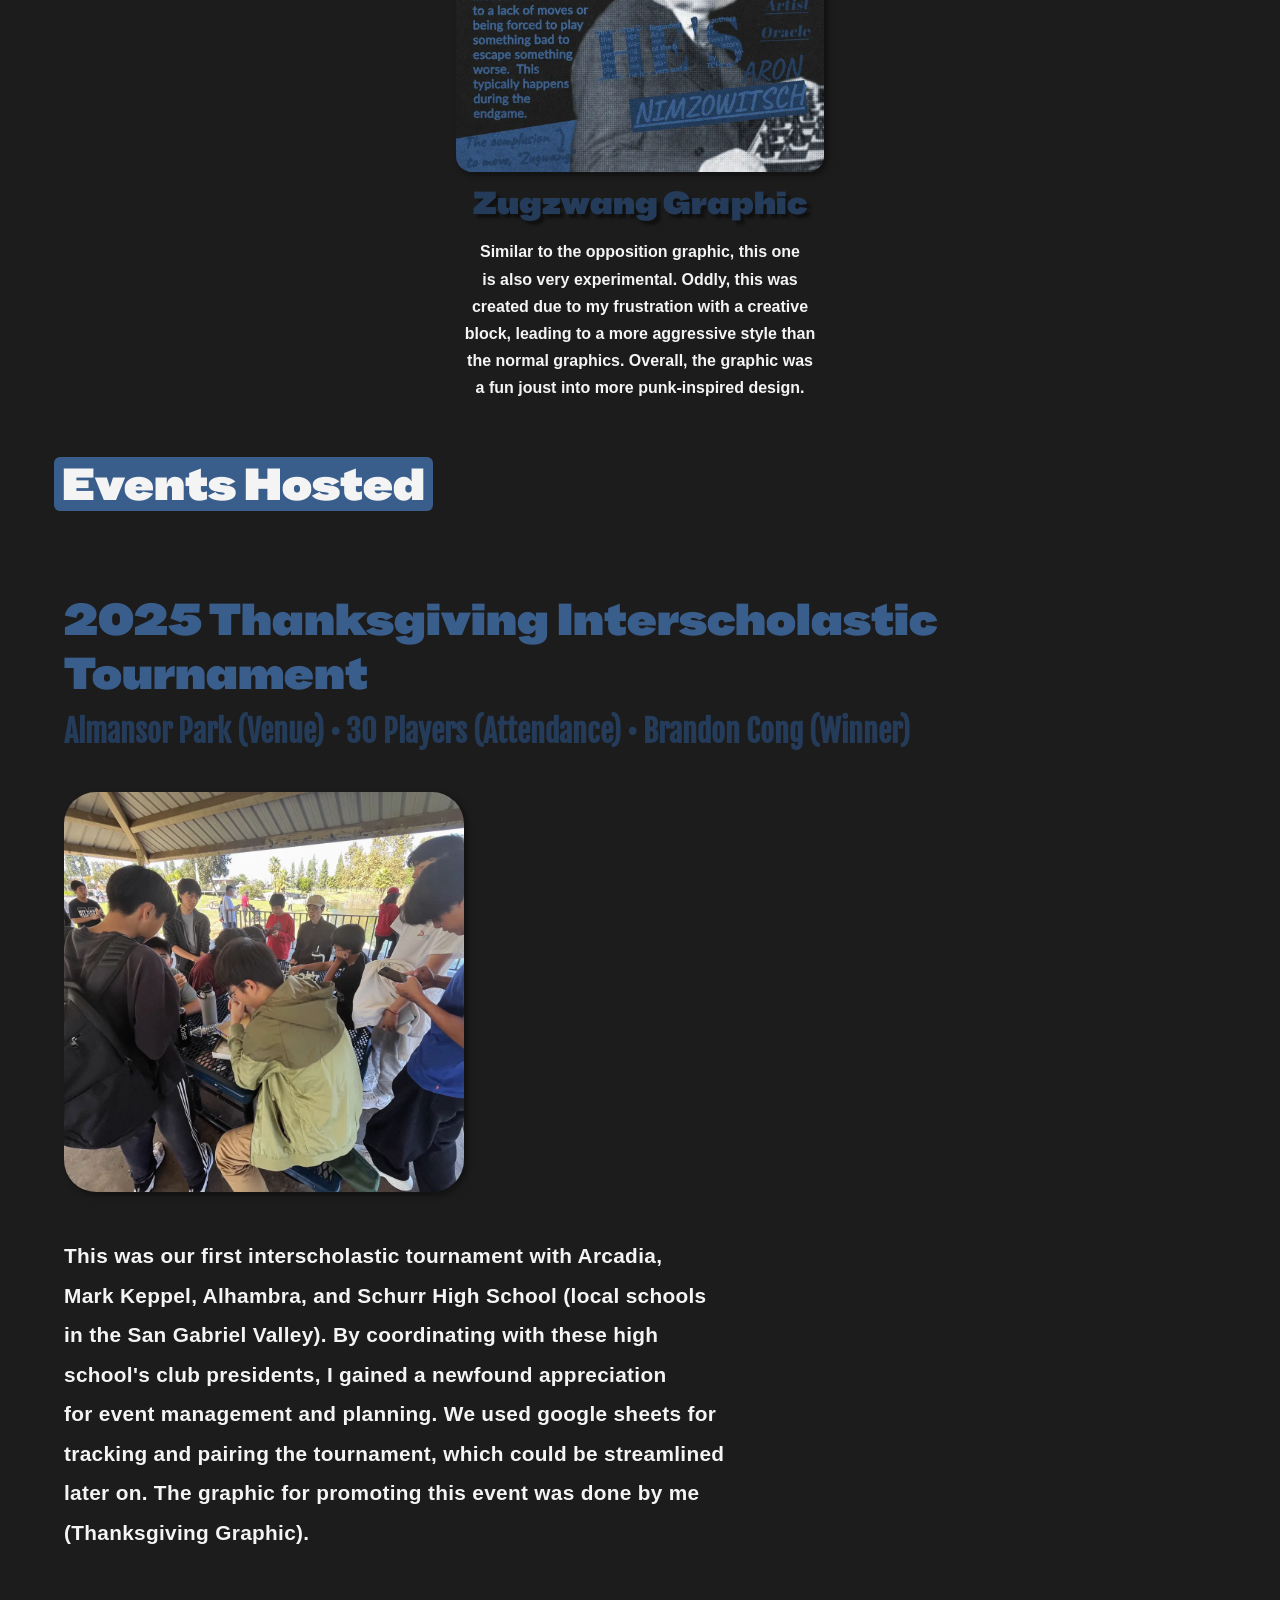
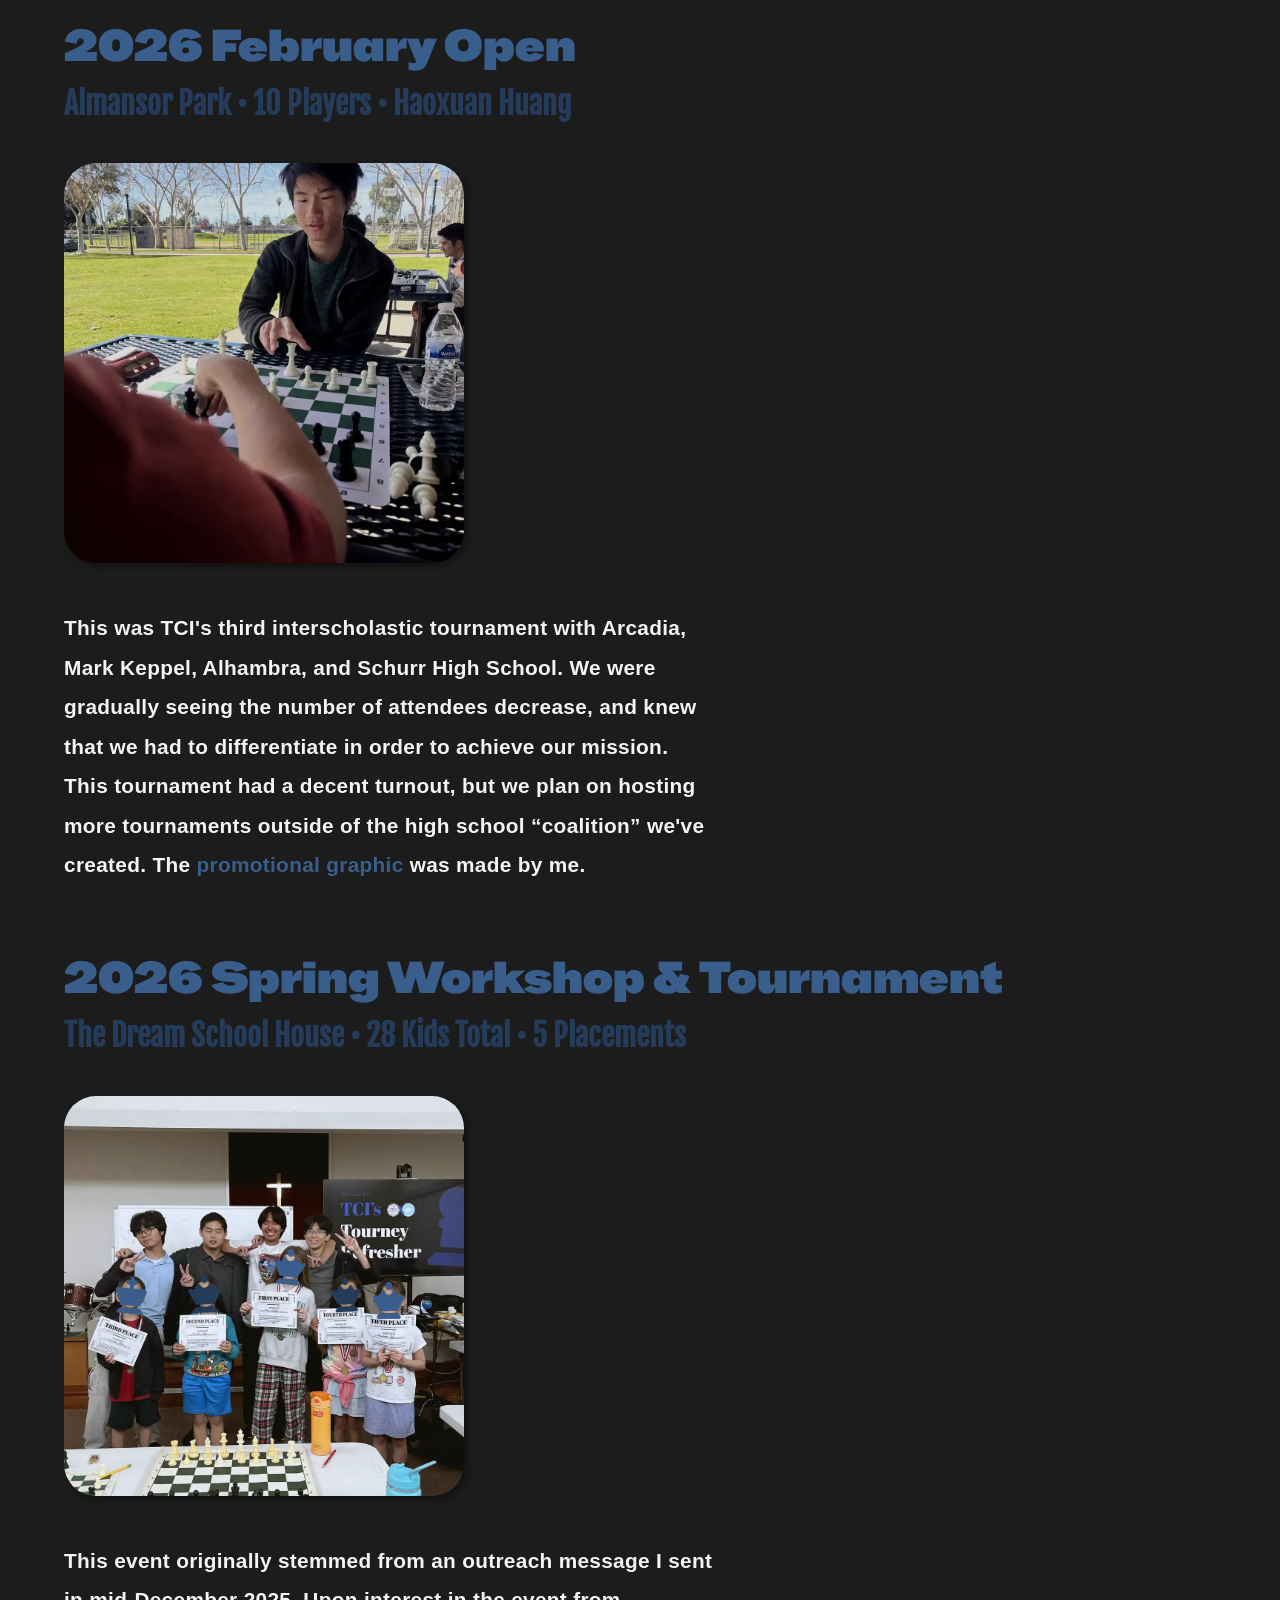
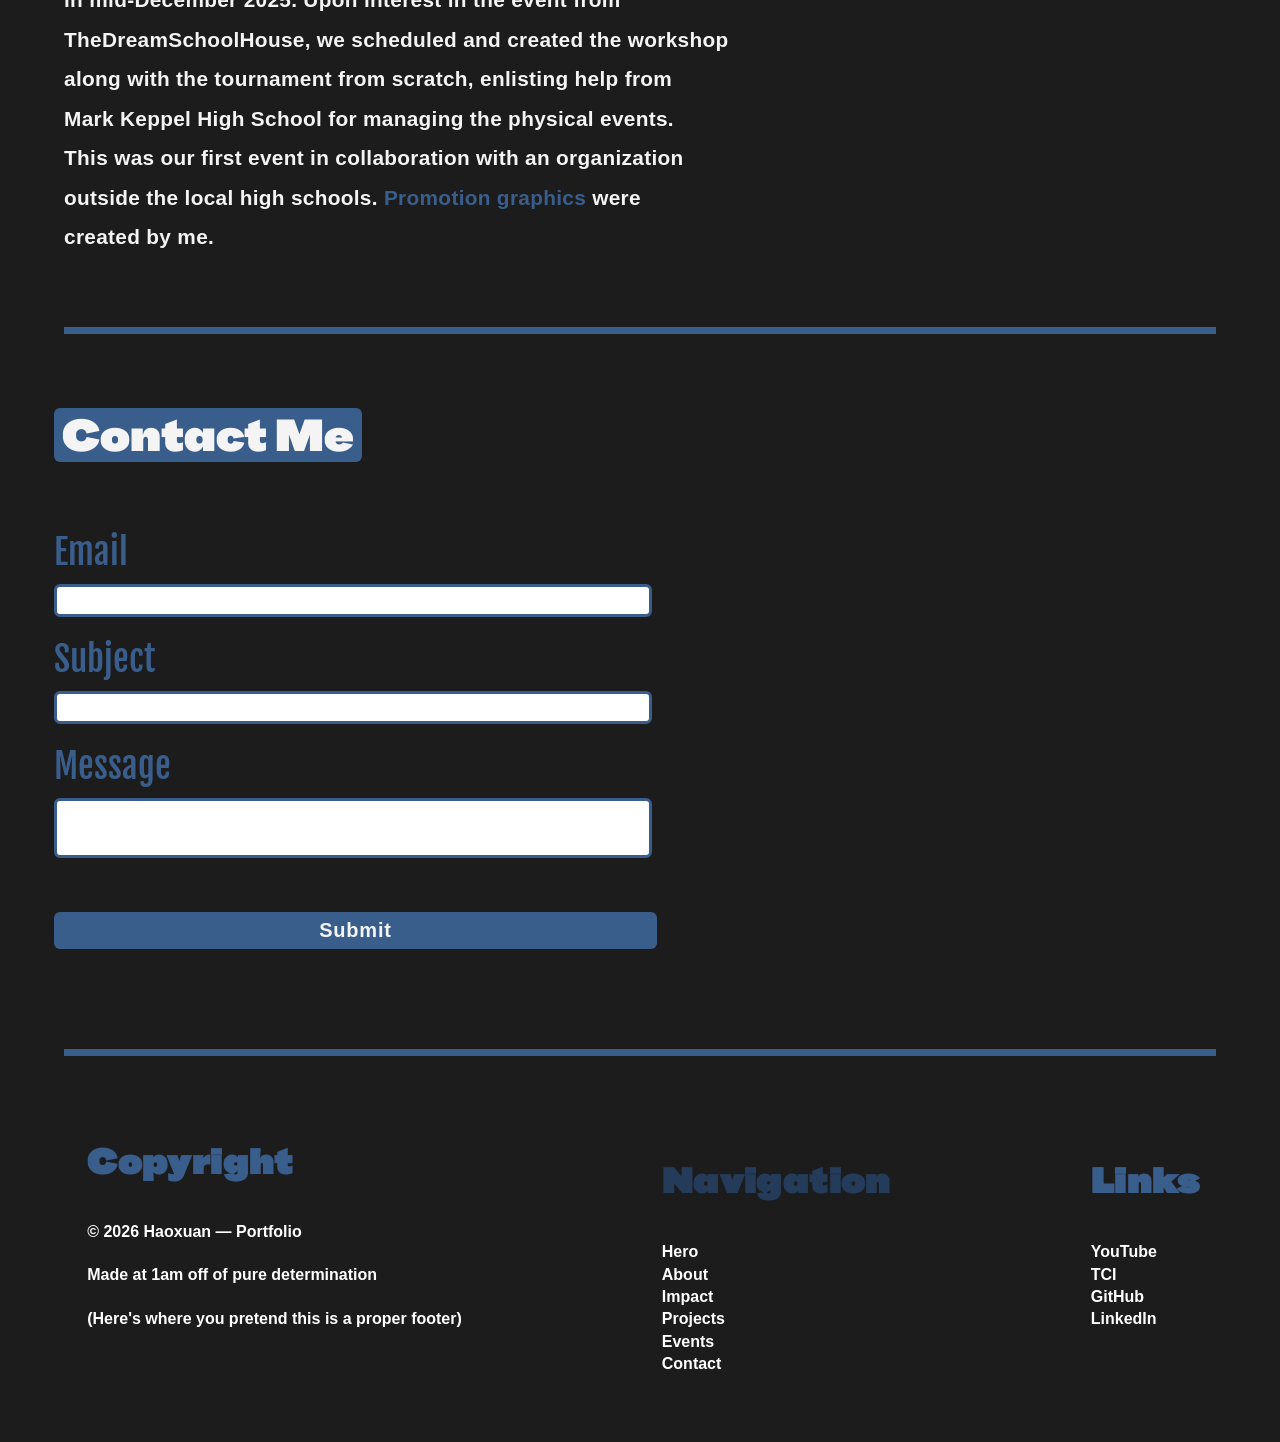
==== commit 349cfced: "v3.3 tci & interactivity update" ====
--- a/tci.html
+++ b/tci.html
@@ -30,7 +30,7 @@
     <meta name="twitter:image" content="images/tci_logo.png">
 </head>
 <body>
-
+    <script src = "tci.js" defer></script>
 <!-- Desktop nav bar -->
     <section class = "navigation" aria-label = "Main Navgiation For Desktop">
     <nav class = "headerNav">
@@ -67,7 +67,7 @@
 </section>
 
 <!-- About Section -->
-<section id = "aboutSection">
+<section id = "aboutSection" class = "fade-in">
     <h2>About</h2>
     <article class = "aboutClass">
         <div class = "imgGroup">
@@ -83,23 +83,25 @@
                 From there, the TCI team built this organization from the<br>
                 ground up.</p>
             <h3>Our Mission</h3>
-            <p>Our primary mission is to spread the love of chess around<br>
-                the San Gabriel Valley.  Growing up, I loved playing chess and<br>
-                everything associated with it.  I want my community to love<br>
-                the game as much as I do.  We attempt to achieve this<br>
-                through frequent posts and in-person tournaments.</p>
+            <p>Our primary mission is to spread the love of chess in<br>
+                the San Gabriel Valley.  Growing up, I loved playing<br>
+                chess around and everything associated with it.  I<br>
+                want my community to love the game as much as I do.<br>
+                We attempt to achieve this through frequent posts<br>
+                and in-person tournaments.</p>
             <h3>Personal Ventures</h3>
-            <p><i>The Chess Initiative</i> has been a tremendous aid to my skill set.<br>
-                It has inspired me to take on an active leadership role,<br>
-                coordinating with other founders to accomplish our <br>
-                mission.  I have polished my skills in communication, graphic<br>
-                design, and video editing from these experiences.</p>
+            <p><i>The Chess Initiative</i> has been a tremendous aid<br>
+                to my skill set.  It has inspired me to take on an<br>
+                active leadership role, coordinating with other<br>
+                founders to accomplish our  mission.  I have polished<br>
+                my skills in communication,graphic design, and video<br>
+                editing from these experiences.</p>
         </div>
     </article>
 </section>
 
 <!-- Impact Section -->
-<section id = "impactSection">
+<section id = "impactSection" class = "fade-in">
     <h2>Impact</h2>
     <article class = "mainStats">
         <div class = "impressionsClass">
@@ -120,7 +122,7 @@
 </section>
 
 <!-- Projects Section -->
-<section id = "projectsSection">
+<section id = "projectsSection" class = "fade-in">
     <h2>Projects</h2>
     <article class = "mainSection">
         <div class = "storySection">
@@ -176,10 +178,61 @@
     </article>
 </section>
 
+<!-- Events Hosted Section -->
+<section id = "eventsHosted" class = "fade-in">
+    <h2>Events Hosted</h2>
+    <article class = "indivEvents">
+        <h3>2025 Thanksgiving Interscholastic Tournament</h3>
+        <h4>Almansor Park (Venue) • 30 Players (Attendance) • Brandon Cong (Winner)</h4>
+        <div class = "needsFlex">
+            <img src = "images/tci_thanksgiving_tournament_photo.webp" alt = "thanksgiving tournament photo">
+            <p>This was our first interscholastic tournament with Arcadia,<br>
+                Mark Keppel, Alhambra, and Schurr High School (local schools<br>
+                in the San Gabriel Valley).  By coordinating with these high<br>
+                school&apos;s club presidents, I gained a newfound appreciation<br>
+                for event management and planning.  We used google sheets for<br>
+                tracking and pairing the tournament, which could be streamlined<br>
+                later on.  The graphic for promoting this event was done by me<br>
+                (Thanksgiving Graphic).</p>
+        </div>
+    </article>
+    <article class = "indivEvents">
+        <h3>2026 February Open</h3>
+        <h4>Almansor Park • 10 Players • Haoxuan Huang</h4>
+        <div class = "needsFlex">
+            <img src = "images/tci_february_open_photo.webp" alt = "february open photo">
+            <p>This was TCI&apos;s third interscholastic tournament with Arcadia,<br>
+                Mark Keppel, Alhambra, and Schurr High School.  We were<br>
+                gradually seeing the number of attendees decrease, and knew<br>
+                that we had to differentiate in order to achieve our mission.<br>
+                This tournament had a decent turnout, but we plan on hosting<br>
+                more tournaments outside of the high school “coalition” we&apos;ve<br>
+                created.  The <a href = "https://www.instagram.com/p/DUpAJHMkeZf/" target = "_blank" 
+                rel="noopener noreferrer">promotional graphic</a> was made by me.</p>
+        </div>
+    </article>
+    <article class = "indivEvents">
+        <h3>2026 Spring Workshop & Tournament</h3>
+        <h4>The Dream School House • 28 Kids Total • 5 Placements</h4>
+        <div class = "needsFlex">
+            <img src = "images/tci_award_spring_photo.webp" alt = "spring tournament awards photo">
+            <p>This event originally stemmed from an outreach message I sent<br>
+                in mid-December 2025.  Upon interest in the event from<br>
+                TheDreamSchoolHouse, we scheduled and created the workshop<br>
+                along with the tournament from scratch, enlisting help from<br>
+                Mark Keppel High School for managing the physical events.<br>
+                This was our first event in collaboration with an organization<br>
+                outside the local high schools.  <a href = "https://www.instagram.com/p/DVcgjjWEZ6C/" target = "_blank" 
+                rel="noopener noreferrer">Promotion graphics</a> were<br>
+                created by me.</p>
+        </div>
+    </article>
+</section>
+
 <!-- Contact Me Section -->
     <hr>
-    <section id = "contactMe">
-        <h2> Contact Me </h2>
+    <section id = "contactMe" class = "fade-in">
+        <h2>Contact Me</h2>
         <form class = "contactForm" action="https://formspree.io/f/xykynrrw" method="POST">
             <h3>Email</h3>
             <input type = "email" name = "email" required autocomplete="email">
@@ -193,7 +246,7 @@
     <hr>
 
 <!-- Footer -->
-    <footer id = "footerElement">
+    <footer id = "footerElement" class = "fade-in">
         <div class = "copyright">
             <h3>Copyright</h3>
             <p>© 2026 Haoxuan — Portfolio</p>
@@ -206,6 +259,7 @@
             <li><a href = "#aboutSection">About</a></li>
             <li><a href = "#impactSection">Impact</a></li>
             <li><a href = "#projectsSection">Projects</a></li>
+            <li><a href = "#eventsHosted">Events</a></li>
             <li><a href = "#contactMe">Contact</a></li>
         </ul>
         <ul class = "links">
--- a/tci.css
+++ b/tci.css
@@ -51,7 +51,18 @@
   font-style: normal;
 }
 
-/* Desktop nav bar */
+/* Fade In */
+.fade-in {
+    opacity: 0;
+    transform: translateY(30px);
+    transition: all 0.6s ease;
+}
+.fade-in.show {
+    opacity: 1;
+    transform: translateY(0);
+}
+
+/* Desktop Navigation Bar */
 .navigation {
     position: sticky;
     top: 0;
@@ -97,7 +108,7 @@
     opacity: 0.5;
 }
 
-/* Mobile nav bar */
+/* Mobile Navigation Bar */
 #menu-toggle {
     display: none;
 }
@@ -203,7 +214,7 @@
     margin-top: 15rem;
 }
 #aboutSection img {
-    max-height: clamp(30rem, 18vw + 5rem, 70rem);
+    max-height: clamp(30rem, 20vw + 20rem, 40rem);
     width: auto;
     border-radius: 1.5rem;
     transition: all 0.4s ease;
@@ -351,6 +362,60 @@
 }
 .storySection p, .squareSectionOne p, .squareSectionTwo p {
     margin-bottom: 2rem;
+}
+
+/* Events Hosted Section */
+#eventsHosted {
+    scroll-margin-top: 3rem;
+}
+#eventsHosted h2{
+    margin-bottom: 2.25rem;
+}
+#eventsHosted h3 {
+    font-weight: lighter;
+    font-size: 2.8rem;
+    color: var(--accent1);
+    transition: all 0.4s ease;
+    user-select: none;
+    margin-bottom: 0;
+}
+#eventsHosted h4 {
+    font-size: 1.9rem;
+    color: var(--accent2);
+    transition: all 0.4s ease;
+    user-select: none;
+    margin-top: 0.75rem;
+}
+#eventsHosted h3:hover {
+    text-shadow: 0 0 1rem var(--accent1); 
+}
+.indivEvents {
+    margin-left: 4rem;
+    margin-right: 4rem;
+}
+.indivEvents p{
+    font-weight: bolder;
+    font-size: 1.3rem;
+    line-height: 1.9;
+    letter-spacing: 0.02rem;
+}
+.indivEvents a {
+    text-decoration: none;
+    color: var(--accent1);
+}
+.needsFlex {
+    display: flex;
+    gap: 4rem;
+}
+.needsFlex img {
+    max-width: 25rem;
+    max-height: 25rem;
+    border-radius: 2rem;
+    box-shadow: 3px 3px 5px 1px rgb(19, 19, 19);
+    transition: all 0.4s ease;
+}
+.needsFlex img:hover {
+    transform: scale(1.04);
 }
 
 /* Contact Me Section */
@@ -472,6 +537,9 @@
     font-family: "BBH Hegarty", sans-serif;
     color: var(--text);
 }
+h4 {
+    font-family: "Fjalla One", sans-serif;
+}
 p {
     font-family: "Lato", sans-serif;
     color: var(--text);
@@ -491,6 +559,10 @@
     .mainSection {
         flex-wrap: wrap;
     }
+    .needsFlex {
+    flex-direction: column;
+    gap: 1.5rem;
+    }
 }
 @media (max-width: 1100px) {
     #heroSection img {
@@ -527,12 +599,16 @@
     .paragraphGroup h3 {
         justify-self: center;
         text-align: center;
+        margin-left: 1.6rem;
     }
     .paragraphGroup p {
         text-align: center;
         justify-self: center;
-        margin-left: 0.45rem;
+        margin-left: 1.6rem;
         margin-right: 0;
+    }
+    .indivEvents p{
+    font-size: 1.2rem;
     }
 }
 @media (max-width: 925px) {
